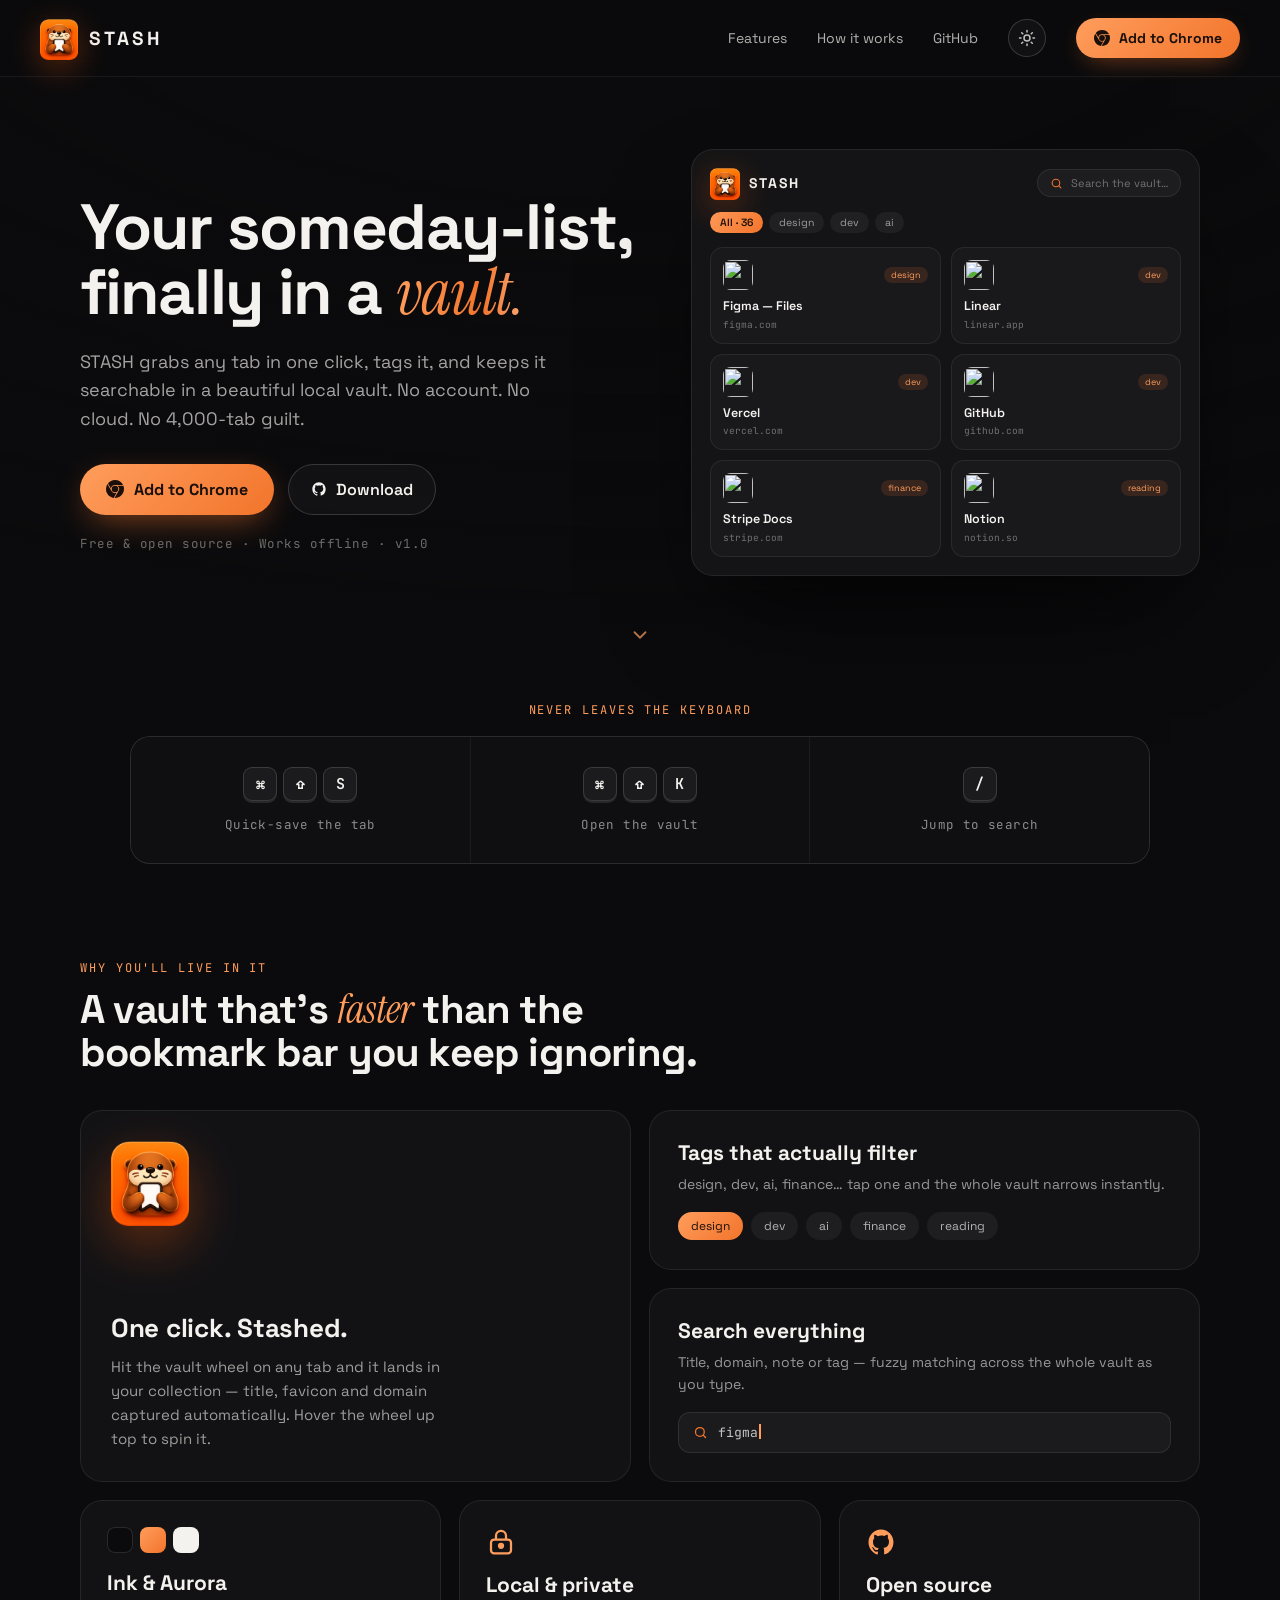
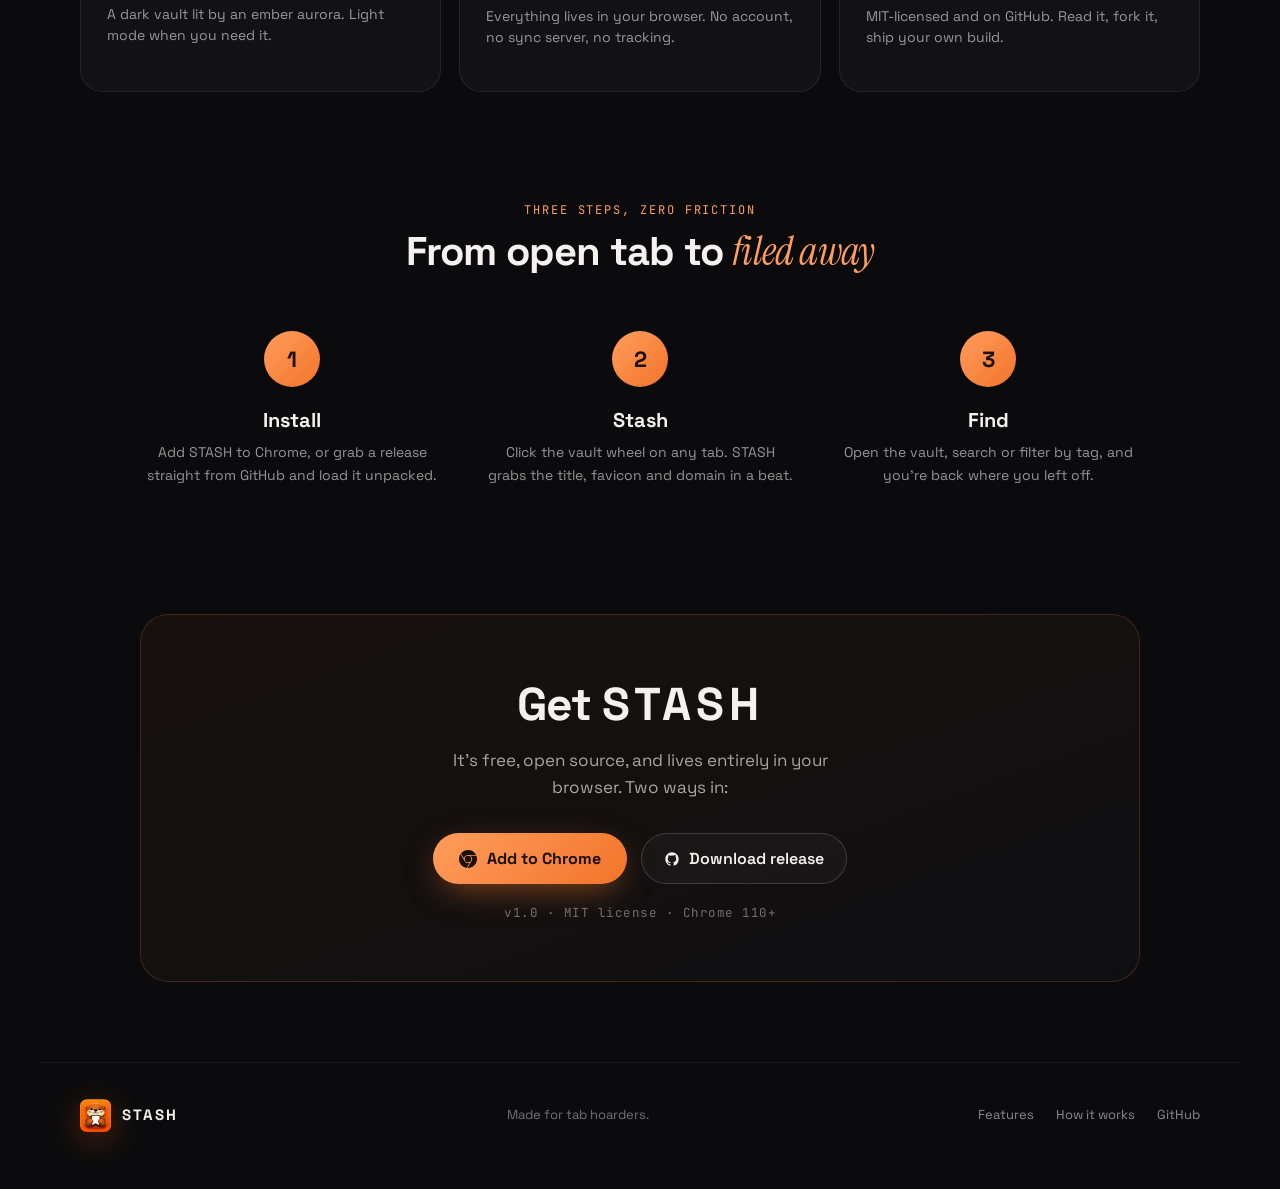
==== index.html @ 345ab612 "Update STASH logo assets" ====
<!doctype html>
<html lang="en">
  <head>
    <meta charset="UTF-8" />
    <meta name="viewport" content="width=device-width, initial-scale=1.0" />
    <title>STASH - Local-first tab vault</title>
    <meta
      name="description"
      content="STASH grabs any tab in one click, tags it, and keeps it searchable in a beautiful local vault. No account. No cloud."
    />
    <meta property="og:title" content="STASH - Local-first tab vault" />
    <meta
      property="og:description"
      content="One-click tab saving, tags, search, and a private local vault for Chrome."
    />
    <meta property="og:type" content="website" />
    <meta name="theme-color" content="#0B0B0D" />
    <link rel="icon" type="image/png" sizes="128x128" href="assets/icons/icon128.png?v=stash-otter-20260623" />
    <link rel="alternate icon" href="assets/icons/icon48.png?v=stash-otter-20260623" />
    <link rel="stylesheet" href="assets/fonts/fonts.css" />
    <link rel="stylesheet" href="landing.css?v=level-mock-20260623" />
  </head>
  <body>
    <div id="top" class="lkroot" data-theme="dark">
      <div class="lkbackdrop" aria-hidden="true"></div>

      <nav class="lknav" aria-label="Primary navigation">
        <a class="lkbrand lkwheelBtn" href="#top" aria-label="STASH home">
          <span class="lklogo">
            <img class="lklogoImg" src="assets/icons/logo.png" alt="" />
          </span>
          <span class="lkwordmark">STASH</span>
        </a>

        <div class="lknavlinks">
          <a class="lklink" href="#features">Features</a>
          <a class="lklink" href="#how">How it works</a>
          <a class="lklink" href="https://github.com/karnagebitcoin/stash" target="_blank" rel="noopener">GitHub</a>
          <button class="lkthemeBtn" type="button" data-theme-toggle aria-label="Toggle light and dark mode" title="Toggle theme">
            <svg class="lksun" viewBox="0 0 24 24" fill="none" aria-hidden="true">
              <circle cx="12" cy="12" r="4"></circle>
              <path d="M12 2v2M12 20v2M4.93 4.93l1.41 1.41M17.66 17.66l1.41 1.41M2 12h2M20 12h2M4.93 19.07l1.41-1.41M17.66 6.34l1.41-1.41"></path>
            </svg>
            <svg class="lkmoon" viewBox="0 0 24 24" fill="none" aria-hidden="true">
              <path d="M21 12.79A9 9 0 1 1 11.21 3 7 7 0 0 0 21 12.79z"></path>
            </svg>
          </button>
          <a class="lkcta lkspark" href="#install">
            <svg viewBox="0 0 24 24" fill="none" aria-hidden="true">
              <path
                d="M12 0C8.21 0 4.831 1.757 2.632 4.501l3.953 6.848A5.454 5.454 0 0 1 12 6.545h10.691A12 12 0 0 0 12 0zM1.931 5.47A11.943 11.943 0 0 0 0 12c0 6.012 4.42 10.991 10.189 11.864l3.953-6.847a5.45 5.45 0 0 1-6.865-2.29zm13.342 2.166a5.446 5.446 0 0 1 1.45 7.09l.002.001h-.002l-5.344 9.257c.206.01.413.016.621.016 6.627 0 12-5.373 12-12 0-1.54-.29-3.011-.818-4.364zM12 16.364a4.364 4.364 0 1 1 0-8.728 4.364 4.364 0 0 1 0 8.728z"
                fill="currentColor"
              ></path>
            </svg>
            Add to Chrome
          </a>
        </div>
      </nav>

      <header class="lkhero">
        <div class="lkheroCopy">
          <h1 class="lkh1" data-hero data-hd="130">
            Your someday-list,<br />finally in a
            <span>vault.</span>
          </h1>
          <p data-hero data-hd="230">
            STASH grabs any tab in one click, tags it, and keeps it searchable in a beautiful local vault.
            No account. No cloud. No 4,000-tab guilt.
          </p>
          <div class="lkherobtns" data-hero data-hd="330">
            <a class="lkcta lkctaHero lkspark" href="#install">
              <svg viewBox="0 0 24 24" fill="none" aria-hidden="true">
                <path
                  d="M12 0C8.21 0 4.831 1.757 2.632 4.501l3.953 6.848A5.454 5.454 0 0 1 12 6.545h10.691A12 12 0 0 0 12 0zM1.931 5.47A11.943 11.943 0 0 0 0 12c0 6.012 4.42 10.991 10.189 11.864l3.953-6.847a5.45 5.45 0 0 1-6.865-2.29zm13.342 2.166a5.446 5.446 0 0 1 1.45 7.09l.002.001h-.002l-5.344 9.257c.206.01.413.016.621.016 6.627 0 12-5.373 12-12 0-1.54-.29-3.011-.818-4.364zM12 16.364a4.364 4.364 0 1 1 0-8.728 4.364 4.364 0 0 1 0 8.728z"
                  fill="currentColor"
                ></path>
              </svg>
              Add to Chrome
            </a>
            <a class="lkghost" href="https://github.com/karnagebitcoin/stash" target="_blank" rel="noopener">
              <svg viewBox="0 0 24 24" fill="currentColor" aria-hidden="true">
                <path d="M12 2C6.48 2 2 6.58 2 12.25c0 4.53 2.87 8.37 6.84 9.73.5.1.68-.22.68-.49l-.01-1.9c-2.78.62-3.37-1.22-3.37-1.22-.46-1.18-1.11-1.49-1.11-1.49-.9-.64.07-.62.07-.62 1 .07 1.53 1.05 1.53 1.05.89 1.57 2.34 1.12 2.91.85.09-.66.35-1.12.63-1.37-2.22-.26-4.56-1.14-4.56-5.07 0-1.12.39-2.03 1.03-2.75-.1-.26-.45-1.3.1-2.71 0 0 .84-.27 2.75 1.05A9.3 9.3 0 0 1 12 6.84c.85 0 1.71.12 2.51.34 1.91-1.32 2.75-1.05 2.75-1.05.55 1.41.2 2.45.1 2.71.64.72 1.03 1.63 1.03 2.75 0 3.94-2.34 4.8-4.57 5.06.36.32.68.94.68 1.9l-.01 2.82c0 .27.18.6.69.49A10.03 10.03 0 0 0 22 12.25C22 6.58 17.52 2 12 2z"></path>
              </svg>
              Download
            </a>
          </div>
          <div class="lkcaption" data-hero data-hd="430">Free &amp; open source · Works offline · v1.0</div>
        </div>

        <div class="lkheromock" data-par="0.06" data-hero data-hd="280">
          <div class="lkpop">
            <div class="lkpopFrame">
              <div class="lkpopHeader">
                <div class="lkpopBrand">
                  <span class="lklogo lklogoSmall">
                    <img class="lklogoImg" src="assets/icons/logo.png" alt="" />
                  </span>
                  <span>STASH</span>
                </div>
                <div class="lkpopSearch">
                  <svg viewBox="0 0 24 24" fill="none" aria-hidden="true">
                    <circle cx="11" cy="11" r="7"></circle>
                    <path d="m20 20-3.5-3.5"></path>
                  </svg>
                  <span>Search the vault…</span>
                </div>
              </div>
              <div class="lkpopTags">
                <span class="lkpopTag active">All · 36</span>
                <span class="lkpopTag">design</span>
                <span class="lkpopTag">dev</span>
                <span class="lkpopTag">ai</span>
              </div>
              <div class="lkpopGrid">
                <article class="lkmini">
                  <div>
                    <img class="lkmfav" src="https://www.google.com/s2/favicons?sz=64&amp;domain=figma.com" alt="" />
                    <span>design</span>
                  </div>
                  <h3>Figma — Files</h3>
                  <p>figma.com</p>
                </article>
                <article class="lkmini">
                  <div>
                    <img class="lkmfav" src="https://www.google.com/s2/favicons?sz=64&amp;domain=linear.app" alt="" />
                    <span>dev</span>
                  </div>
                  <h3>Linear</h3>
                  <p>linear.app</p>
                </article>
                <article class="lkmini">
                  <div>
                    <img class="lkmfav" src="https://www.google.com/s2/favicons?sz=64&amp;domain=vercel.com" alt="" />
                    <span>dev</span>
                  </div>
                  <h3>Vercel</h3>
                  <p>vercel.com</p>
                </article>
                <article class="lkmini">
                  <div>
                    <img class="lkmfav" src="https://www.google.com/s2/favicons?sz=64&amp;domain=github.com" alt="" />
                    <span>dev</span>
                  </div>
                  <h3>GitHub</h3>
                  <p>github.com</p>
                </article>
                <article class="lkmini">
                  <div>
                    <img class="lkmfav" src="https://www.google.com/s2/favicons?sz=64&amp;domain=stripe.com" alt="" />
                    <span>finance</span>
                  </div>
                  <h3>Stripe Docs</h3>
                  <p>stripe.com</p>
                </article>
                <article class="lkmini">
                  <div>
                    <img class="lkmfav" src="https://www.google.com/s2/favicons?sz=64&amp;domain=notion.so" alt="" />
                    <span>reading</span>
                  </div>
                  <h3>Notion</h3>
                  <p>notion.so</p>
                </article>
              </div>
            </div>
          </div>
        </div>
      </header>

      <div class="lkscrollCue" aria-hidden="true">
        <svg viewBox="0 0 24 24" fill="none">
          <path d="m6 9 6 6 6-6"></path>
        </svg>
      </div>

      <section class="lksec lkshortcutSec">
        <p class="lkeyebrow" data-reveal>NEVER LEAVES THE KEYBOARD</p>
        <div class="lkshortcuts" data-reveal data-reveal-delay="80">
          <div class="lkshortcut">
            <div><kbd>⌘</kbd><kbd>⇧</kbd><kbd>S</kbd></div>
            <p>Quick-save the tab</p>
          </div>
          <div class="lkshortcut">
            <div><kbd>⌘</kbd><kbd>⇧</kbd><kbd>K</kbd></div>
            <p>Open the vault</p>
          </div>
          <div class="lkshortcut">
            <div><kbd>/</kbd></div>
            <p>Jump to search</p>
          </div>
        </div>
      </section>

      <main>
        <section id="features" class="lksec lkfeatures">
          <div class="lksectionHead" data-reveal>
            <p class="lkeyebrow">WHY YOU'LL LIVE IN IT</p>
            <h2 class="lkh2">
              A vault that's <span>faster</span> than the bookmark bar you keep ignoring.
            </h2>
          </div>

          <div class="lkbento">
            <article class="lktile lktileBig" data-reveal>
              <span class="lktileGlow" aria-hidden="true"></span>
              <div class="lkwheel">
                <img class="lkwheelImg" src="assets/icons/logo.png" alt="" />
              </div>
              <div>
                <h3>One click. Stashed.</h3>
                <p>
                  Hit the vault wheel on any tab and it lands in your collection — title, favicon and
                  domain captured automatically. Hover the wheel up top to spin it.
                </p>
              </div>
            </article>

            <article class="lktile" data-reveal data-reveal-delay="80">
              <span class="lktileGlow" aria-hidden="true"></span>
              <h3>Tags that actually filter</h3>
              <p>design, dev, ai, finance… tap one and the whole vault narrows instantly.</p>
              <div class="lkchips">
                <span class="lkchip active">design</span>
                <span class="lkchip">dev</span>
                <span class="lkchip">ai</span>
                <span class="lkchip">finance</span>
                <span class="lkchip">reading</span>
              </div>
            </article>

            <article class="lktile" data-reveal data-reveal-delay="140">
              <span class="lktileGlow" aria-hidden="true"></span>
              <h3>Search everything</h3>
              <p>Title, domain, note or tag — fuzzy matching across the whole vault as you type.</p>
              <div class="lkfakeSearch">
                <svg viewBox="0 0 24 24" fill="none" aria-hidden="true">
                  <circle cx="11" cy="11" r="7"></circle>
                  <path d="m20 20-3.5-3.5"></path>
                </svg>
                <span>figma<i></i></span>
              </div>
            </article>

            <article class="lktile lktileSmall" data-reveal>
              <span class="lktileGlow" aria-hidden="true"></span>
              <div class="lkswatches" aria-hidden="true">
                <span></span><span></span><span></span>
              </div>
              <h3>Ink &amp; Aurora</h3>
              <p>A dark vault lit by an ember aurora. Light mode when you need it.</p>
            </article>

            <article class="lktile lktileSmall" data-reveal data-reveal-delay="80">
              <span class="lktileGlow" aria-hidden="true"></span>
              <svg class="lkfeatureIcon" viewBox="0 0 24 24" fill="none" aria-hidden="true">
                <rect x="4" y="10" width="16" height="11" rx="2.5"></rect>
                <path d="M8 10V7a4 4 0 0 1 8 0v3"></path>
                <circle cx="12" cy="15" r="1.6"></circle>
              </svg>
              <h3>Local &amp; private</h3>
              <p>Everything lives in your browser. No account, no sync server, no tracking.</p>
            </article>

            <article class="lktile lktileSmall" data-reveal data-reveal-delay="140">
              <span class="lktileGlow" aria-hidden="true"></span>
              <svg class="lkfeatureIcon fill" viewBox="0 0 24 24" aria-hidden="true">
                <path d="M12 2C6.48 2 2 6.58 2 12.25c0 4.53 2.87 8.37 6.84 9.73.5.1.68-.22.68-.49l-.01-1.9c-2.78.62-3.37-1.22-3.37-1.22-.46-1.18-1.11-1.49-1.11-1.49-.9-.64.07-.62.07-.62 1 .07 1.53 1.05 1.53 1.05.89 1.57 2.34 1.12 2.91.85.09-.66.35-1.12.63-1.37-2.22-.26-4.56-1.14-4.56-5.07 0-1.12.39-2.03 1.03-2.75-.1-.26-.45-1.3.1-2.71 0 0 .84-.27 2.75 1.05A9.3 9.3 0 0 1 12 6.84c.85 0 1.71.12 2.51.34 1.91-1.32 2.75-1.05 2.75-1.05.55 1.41.2 2.45.1 2.71.64.72 1.03 1.63 1.03 2.75 0 3.94-2.34 4.8-4.57 5.06.36.32.68.94.68 1.9l-.01 2.82c0 .27.18.6.69.49A10.03 10.03 0 0 0 22 12.25C22 6.58 17.52 2 12 2z"></path>
              </svg>
              <h3>Open source</h3>
              <p>MIT-licensed and on GitHub. Read it, fork it, ship your own build.</p>
            </article>
          </div>
        </section>

        <section id="how" class="lksec lkhow">
          <div class="lksectionHead centered" data-reveal>
            <p class="lkeyebrow">THREE STEPS, ZERO FRICTION</p>
            <h2 class="lkh2">From open tab to <span>filed away</span></h2>
          </div>
          <div class="lksteps">
            <article class="lkstep" data-reveal>
              <div class="lkstepNum">1</div>
              <h3>Install</h3>
              <p>Add STASH to Chrome, or grab a release straight from GitHub and load it unpacked.</p>
            </article>
            <article class="lkstep" data-reveal data-reveal-delay="120">
              <div class="lkstepNum">2</div>
              <h3>Stash</h3>
              <p>Click the vault wheel on any tab. STASH grabs the title, favicon and domain in a beat.</p>
            </article>
            <article class="lkstep" data-reveal data-reveal-delay="240">
              <div class="lkstepNum">3</div>
              <h3>Find</h3>
              <p>Open the vault, search or filter by tag, and you're back where you left off.</p>
            </article>
          </div>
        </section>

        <section id="install" class="lksec lkinstall">
          <div class="lksecpad" data-reveal>
            <h2 class="lkinstallh2">Get <span>STASH</span></h2>
            <p>It's free, open source, and lives entirely in your browser. Two ways in:</p>
            <div class="lkinstallBtns">
              <a class="lkcta lkctaHero lkspark" href="https://chrome.google.com/webstore" target="_blank" rel="noopener">
                <svg viewBox="0 0 24 24" fill="none" aria-hidden="true">
                  <path
                    d="M12 0C8.21 0 4.831 1.757 2.632 4.501l3.953 6.848A5.454 5.454 0 0 1 12 6.545h10.691A12 12 0 0 0 12 0zM1.931 5.47A11.943 11.943 0 0 0 0 12c0 6.012 4.42 10.991 10.189 11.864l3.953-6.847a5.45 5.45 0 0 1-6.865-2.29zm13.342 2.166a5.446 5.446 0 0 1 1.45 7.09l.002.001h-.002l-5.344 9.257c.206.01.413.016.621.016 6.627 0 12-5.373 12-12 0-1.54-.29-3.011-.818-4.364zM12 16.364a4.364 4.364 0 1 1 0-8.728 4.364 4.364 0 0 1 0 8.728z"
                    fill="currentColor"
                  ></path>
                </svg>
                Add to Chrome
              </a>
              <a class="lkghost" href="https://github.com/karnagebitcoin/stash" target="_blank" rel="noopener">
                <svg viewBox="0 0 24 24" fill="currentColor" aria-hidden="true">
                  <path d="M12 2C6.48 2 2 6.58 2 12.25c0 4.53 2.87 8.37 6.84 9.73.5.1.68-.22.68-.49l-.01-1.9c-2.78.62-3.37-1.22-3.37-1.22-.46-1.18-1.11-1.49-1.11-1.49-.9-.64.07-.62.07-.62 1 .07 1.53 1.05 1.53 1.05.89 1.57 2.34 1.12 2.91.85.09-.66.35-1.12.63-1.37-2.22-.26-4.56-1.14-4.56-5.07 0-1.12.39-2.03 1.03-2.75-.1-.26-.45-1.3.1-2.71 0 0 .84-.27 2.75 1.05A9.3 9.3 0 0 1 12 6.84c.85 0 1.71.12 2.51.34 1.91-1.32 2.75-1.05 2.75-1.05.55 1.41.2 2.45.1 2.71.64.72 1.03 1.63 1.03 2.75 0 3.94-2.34 4.8-4.57 5.06.36.32.68.94.68 1.9l-.01 2.82c0 .27.18.6.69.49A10.03 10.03 0 0 0 22 12.25C22 6.58 17.52 2 12 2z"></path>
                </svg>
                Download release
              </a>
            </div>
            <div class="lkcaption">v1.0 · MIT license · Chrome 110+</div>
          </div>
        </section>
      </main>

      <footer class="lkfooter">
        <a class="lkbrand lkwheelBtn" href="#top" aria-label="STASH home">
          <span class="lklogo lklogoFooter">
            <img class="lklogoImg" src="assets/icons/logo.png" alt="" />
          </span>
          <span class="lkwordmark small">STASH</span>
        </a>
        <p><span class="lkgem">Made for tab hoarders.</span></p>
        <div>
          <a class="lklink" href="#features">Features</a>
          <a class="lklink" href="#how">How it works</a>
          <a class="lklink" href="https://github.com/karnagebitcoin/stash" target="_blank" rel="noopener">GitHub</a>
        </div>
      </footer>
    </div>

    <script src="landing.js"></script>
  </body>
</html>
---- assets/fonts/fonts.css ----
@font-face {
  font-family: 'Space Grotesk';
  font-style: normal;
  font-weight: 400;
  font-display: swap;
  src: url('./space-grotesk-400.ttf') format('truetype');
}

@font-face {
  font-family: 'Space Grotesk';
  font-style: normal;
  font-weight: 500;
  font-display: swap;
  src: url('./space-grotesk-500.ttf') format('truetype');
}

@font-face {
  font-family: 'Space Grotesk';
  font-style: normal;
  font-weight: 600;
  font-display: swap;
  src: url('./space-grotesk-600.ttf') format('truetype');
}

@font-face {
  font-family: 'Space Grotesk';
  font-style: normal;
  font-weight: 700;
  font-display: swap;
  src: url('./space-grotesk-700.ttf') format('truetype');
}

@font-face {
  font-family: 'Instrument Serif';
  font-style: normal;
  font-weight: 400;
  font-display: swap;
  src: url('./instrument-serif-regular.ttf') format('truetype');
}

@font-face {
  font-family: 'Instrument Serif';
  font-style: italic;
  font-weight: 400;
  font-display: swap;
  src: url('./instrument-serif-italic.ttf') format('truetype');
}

@font-face {
  font-family: 'JetBrains Mono';
  font-style: normal;
  font-weight: 400;
  font-display: swap;
  src: url('./jetbrains-mono-400.ttf') format('truetype');
}

@font-face {
  font-family: 'JetBrains Mono';
  font-style: normal;
  font-weight: 500;
  font-display: swap;
  src: url('./jetbrains-mono-500.ttf') format('truetype');
}

@font-face {
  font-family: 'JetBrains Mono';
  font-style: normal;
  font-weight: 600;
  font-display: swap;
  src: url('./jetbrains-mono-600.ttf') format('truetype');
}
---- landing.css ----
* {
  box-sizing: border-box;
}

html {
  scroll-behavior: smooth;
}

html,
body {
  margin: 0;
  min-height: 100%;
}

body {
  background: #0b0b0d;
  color: #f4f2ee;
  font-family: 'Space Grotesk', system-ui, sans-serif;
  overflow-x: hidden;
  text-rendering: optimizeLegibility;
  -webkit-font-smoothing: antialiased;
  transition-property: background;
  transition-duration: 400ms;
  transition-timing-function: ease;
}

body.lk-light {
  background: #fbf8f3;
}

::selection {
  background: rgba(242, 116, 43, 0.32);
  color: #fff;
}

a {
  color: inherit;
}

button,
input,
textarea,
select {
  font: inherit;
}

.lkroot {
  --bg: #0b0b0d;
  --surface: #0f0f12;
  --surface-card: #121215;
  --surface-pop: #141416;
  --surface-mini: #19191c;
  --text: #f4f2ee;
  --text-rgb: 244, 242, 238;
  --line-rgb: 255, 255, 255;
  --nav-bg: rgba(11, 11, 13, 0.55);
  --vig: rgba(11, 11, 13, 0.6);
  --install-bg: linear-gradient(160deg, #16110d, #0f0f12);
  --ac: #f2742b;
  --ac2: #ff9d5c;
  position: relative;
  min-height: 100vh;
  overflow: hidden;
  background: var(--bg);
  color: var(--text);
  transition-property: background, color;
  transition-duration: 400ms;
  transition-timing-function: ease;
}

.lkroot[data-theme='light'] {
  --bg: #fbf8f3;
  --surface: #fff;
  --surface-card: #fff;
  --surface-pop: #fff;
  --surface-mini: #f6f2eb;
  --text: #1b1512;
  --text-rgb: 27, 21, 18;
  --line-rgb: 32, 22, 14;
  --nav-bg: rgba(251, 248, 243, 0.72);
  --vig: rgba(251, 248, 243, 0);
  --install-bg: linear-gradient(160deg, #fff2e8, #fbf6ef);
}

.lk-no-trans,
.lk-no-trans * {
  transition: none !important;
}

.lkbackdrop {
  position: fixed;
  inset: 0;
  z-index: 0;
  pointer-events: none;
  overflow: hidden;
  background: radial-gradient(120% 80% at 50% -10%, transparent 40%, var(--vig) 100%);
}

.lknav {
  position: sticky;
  top: 0;
  z-index: 50;
  display: flex;
  align-items: center;
  justify-content: space-between;
  gap: 24px;
  padding: 18px 40px;
  border-bottom: 1px solid rgba(var(--line-rgb), 0.06);
  background: var(--nav-bg);
  backdrop-filter: blur(14px);
}

.lkbrand {
  display: inline-flex;
  align-items: center;
  gap: 11px;
  min-height: 38px;
  color: var(--text);
  text-decoration: none;
}

.lklogo {
  position: relative;
  display: inline-grid;
  width: 38px;
  height: 38px;
  flex: 0 0 auto;
  place-items: center;
}

.lklogoImg {
  display: block;
  width: 100%;
  height: 100%;
  object-fit: contain;
  filter: drop-shadow(0 8px 16px rgba(242, 92, 12, 0.34));
}

.lklogoSmall {
  width: 30px;
  height: 30px;
}

.lklogoFooter {
  width: 31px;
  height: 31px;
}

.lkwordmark {
  font-size: 19px;
  font-weight: 700;
  letter-spacing: 0.16em;
}

.lkwordmark.small {
  font-size: 15px;
  letter-spacing: 0.14em;
}

.lkwheelBtn {
  cursor: pointer;
}

.lkwheelBtn .lklogoImg {
  transition-property: transform;
  transition-duration: 260ms;
  transition-timing-function: cubic-bezier(0.2, 0.8, 0.2, 1);
}

.lkwheelBtn:hover .lklogoImg {
  transform: translateY(-1px) scale(1.04);
}

.lknavlinks {
  display: flex;
  align-items: center;
  gap: 30px;
  color: rgba(var(--text-rgb), 0.72);
  font-size: 14px;
}

.lklink {
  position: relative;
  text-decoration: none;
}

.lklink::after {
  content: '';
  position: absolute;
  left: 0;
  bottom: -4px;
  width: 0;
  height: 1.5px;
  background: linear-gradient(90deg, #ff9d5c, #f2742b);
  transition-property: width;
  transition-duration: 300ms;
  transition-timing-function: cubic-bezier(0.2, 0.8, 0.2, 1);
}

.lklink:hover::after {
  width: 100%;
}

.lkthemeBtn {
  position: relative;
  display: inline-flex;
  align-items: center;
  justify-content: center;
  width: 38px;
  height: 38px;
  border: 1px solid rgba(var(--line-rgb), 0.16);
  border-radius: 999px;
  background: rgba(var(--line-rgb), 0.03);
  color: rgba(var(--text-rgb), 0.78);
  cursor: pointer;
  transition-property: transform, border-color, background-color, color;
  transition-duration: 250ms;
}

.lkthemeBtn:hover {
  border-color: rgba(var(--line-rgb), 0.34);
  background: rgba(var(--line-rgb), 0.07);
  color: var(--ac2);
  transform: translateY(-1px);
}

.lkthemeBtn svg {
  position: absolute;
  width: 18px;
  height: 18px;
  stroke: currentColor;
  stroke-width: 2;
  stroke-linecap: round;
  stroke-linejoin: round;
  transition-property: transform, opacity, filter;
  transition-duration: 300ms;
  transition-timing-function: cubic-bezier(0.2, 0, 0, 1);
}

.lkthemeBtn:hover svg {
  transform: rotate(35deg);
}

.lkroot[data-theme='dark'] .lkmoon,
.lkroot[data-theme='light'] .lksun {
  opacity: 0;
  filter: blur(4px);
  transform: scale(0.25);
}

.lkcta,
.lkghost {
  position: relative;
  display: inline-flex;
  align-items: center;
  justify-content: center;
  gap: 9px;
  min-height: 40px;
  border-radius: 999px;
  text-decoration: none;
  white-space: nowrap;
  transition-property: transform, box-shadow, border-color, background-color;
  transition-duration: 250ms;
}

.lkcta {
  padding: 10px 18px;
  background: linear-gradient(135deg, var(--ac2), var(--ac));
  color: #1a0f0a;
  font-size: 14px;
  font-weight: 700;
  box-shadow: 0 8px 26px -10px rgba(242, 116, 43, 0.6);
}

.lkcta svg,
.lkghost svg {
  width: 16px;
  height: 16px;
  flex: 0 0 auto;
}

.lkcta:hover {
  box-shadow: 0 16px 44px -10px rgba(242, 116, 43, 0.7);
  transform: translateY(-2px) scale(1.02);
}

.lkcta:active,
.lkghost:active,
.lkthemeBtn:active {
  transform: scale(0.96);
}

.lkghost {
  padding: 14px 22px;
  border: 1px solid rgba(var(--line-rgb), 0.16);
  background: rgba(var(--line-rgb), 0.03);
  color: var(--text);
  font-size: 16px;
  font-weight: 600;
}

.lkghost:hover {
  border-color: rgba(var(--line-rgb), 0.34);
  background: rgba(var(--line-rgb), 0.06);
  transform: translateY(-2px);
}

.lkctaHero {
  gap: 10px;
  min-height: 50px;
  padding: 15px 26px;
  font-size: 16px;
  box-shadow: 0 10px 34px -10px rgba(242, 116, 43, 0.65);
}

.lkctaHero svg {
  width: 18px;
  height: 18px;
}

.lkhero {
  position: relative;
  z-index: 2;
  display: grid;
  grid-template-columns: 1.05fr 0.95fr;
  align-items: center;
  max-width: 1200px;
  margin: 0 auto;
  padding: 72px 40px 40px;
  gap: 48px;
}

.lkh1 {
  margin: 22px 0 0;
  font-size: 64px;
  font-weight: 700;
  line-height: 1.02;
  letter-spacing: -0.02em;
  text-wrap: balance;
}

.lkh1 span,
.lkh2 span {
  font-family: 'Instrument Serif', Georgia, serif;
  font-style: italic;
  font-weight: 400;
}

.lkh1 span {
  background: linear-gradient(90deg, #ff9d5c, #f2742b, #ffd9bc, #f2742b);
  background-size: 200% auto;
  background-clip: text;
  color: transparent;
  animation: sheen 6s linear infinite;
}

.lkheroCopy > p {
  max-width: 480px;
  margin: 22px 0 0;
  color: rgba(var(--text-rgb), 0.66);
  font-size: 18px;
  line-height: 1.6;
  text-wrap: pretty;
}

.lkherobtns {
  display: flex;
  align-items: center;
  gap: 14px;
  margin-top: 30px;
}

.lkcaption {
  margin-top: 20px;
  color: rgba(var(--text-rgb), 0.42);
  font-family: 'JetBrains Mono', monospace;
  font-size: 12.5px;
  letter-spacing: 0.04em;
}

.lkheromock {
  will-change: transform;
}

.lkpop {
  transform: translateY(0);
  animation: floatY 7s ease-in-out infinite;
  transition-property: transform;
  transition-duration: 500ms;
  transition-timing-function: cubic-bezier(0.2, 0.8, 0.2, 1);
}

.lkpop:hover {
  animation-play-state: paused;
  transform: translateY(-6px);
}

.lkpopFrame {
  position: relative;
  overflow: hidden;
  width: 100%;
  border: 1px solid rgba(var(--line-rgb), 0.08);
  border-radius: 22px;
  background: var(--surface-pop);
  box-shadow: 0 50px 100px -30px rgba(0, 0, 0, 0.8);
}

.lkpopHeader {
  display: flex;
  align-items: center;
  gap: 12px;
  padding: 18px 18px 0;
  margin-bottom: 14px;
}

.lkpopBrand {
  display: inline-flex;
  align-items: center;
  gap: 9px;
  flex: 0 0 auto;
  font-size: 14px;
  font-weight: 700;
  letter-spacing: 0.14em;
}

.lkpopSearch {
  display: flex;
  align-items: center;
  gap: 8px;
  min-width: 120px;
  margin-left: auto;
  padding: 6px 12px;
  border: 1px solid rgba(var(--line-rgb), 0.08);
  border-radius: 999px;
  background: rgba(var(--line-rgb), 0.04);
}

.lkpopSearch svg,
.lkfakeSearch svg {
  width: 13px;
  height: 13px;
  stroke: var(--ac);
  stroke-width: 2;
  stroke-linecap: round;
}

.lkpopSearch span {
  color: rgba(var(--text-rgb), 0.4);
  font-size: 11px;
}

.lkpopTags {
  display: flex;
  flex-wrap: wrap;
  gap: 6px;
  padding: 0 18px 14px;
}

.lkpopTag {
  padding: 4px 10px;
  border-radius: 999px;
  background: rgba(var(--line-rgb), 0.05);
  color: rgba(var(--text-rgb), 0.6);
  font-size: 10.5px;
}

.lkpopTag.active {
  background: linear-gradient(135deg, #ff9d5c, #f2742b);
  color: #1a0f0a;
  font-weight: 600;
}

.lkpopGrid {
  display: grid;
  grid-template-columns: 1fr 1fr;
  gap: 10px;
  padding: 0 18px 18px;
}

.lkmini {
  position: relative;
  display: grid;
  gap: 3px;
  margin: 0;
  padding: 12px;
  border: 1px solid rgba(var(--line-rgb), 0.07);
  border-radius: 13px;
  background: var(--surface-mini);
  transition-property: transform, border-color;
  transition-duration: 350ms;
  transition-timing-function: cubic-bezier(0.2, 0.8, 0.2, 1);
}

.lkmini:hover {
  border-color: rgba(242, 116, 43, 0.4);
  transform: translateY(-3px);
}

.lkmini > div {
  display: flex;
  align-items: center;
  justify-content: space-between;
  margin-bottom: 6px;
}

.lkmfav {
  width: 30px;
  height: 30px;
  border-radius: 8px;
  transition-property: transform;
  transition-duration: 400ms;
  transition-timing-function: cubic-bezier(0.2, 0.8, 0.2, 1);
}

.lkmini:hover .lkmfav {
  transform: scale(1.08) rotate(-3deg);
}

.lkmini span {
  padding: 2px 7px;
  border-radius: 999px;
  background: rgba(242, 116, 43, 0.14);
  color: #ff9d5c;
  font-size: 9px;
}

.lkmini h3 {
  margin: 0;
  color: var(--text);
  font-size: 12.5px;
  font-weight: 600;
  line-height: 1.25;
}

.lkmini p {
  margin: 0;
  color: rgba(var(--text-rgb), 0.4);
  font-family: 'JetBrains Mono', monospace;
  font-size: 9.5px;
}

.lkscrollCue {
  position: relative;
  z-index: 2;
  display: flex;
  justify-content: center;
  margin-top: 8px;
}

.lkscrollCue svg {
  width: 22px;
  height: 22px;
  animation: bob 2s ease-in-out infinite;
}

.lkscrollCue path {
  stroke: rgba(255, 157, 92, 0.7);
  stroke-width: 2;
  stroke-linecap: round;
  stroke-linejoin: round;
}

.lksec {
  position: relative;
  z-index: 2;
  padding: 0 40px;
}

.lkshortcutSec {
  max-width: 1100px;
  margin: 56px auto 0;
}

.lkeyebrow {
  margin: 0 0 18px;
  color: var(--ac2);
  font-family: 'JetBrains Mono', monospace;
  font-size: 12px;
  letter-spacing: 0.16em;
  text-align: center;
}

.lkshortcuts {
  display: grid;
  grid-template-columns: repeat(3, 1fr);
  gap: 1px;
  overflow: hidden;
  border: 1px solid rgba(var(--line-rgb), 0.07);
  border-radius: 20px;
  background: rgba(var(--line-rgb), 0.07);
}

.lkshortcut {
  display: flex;
  flex-direction: column;
  align-items: center;
  gap: 15px;
  padding: 30px 24px;
  background: var(--surface);
}

.lkshortcut div {
  display: flex;
  align-items: center;
  gap: 6px;
}

.lkshortcut kbd {
  display: inline-flex;
  align-items: center;
  justify-content: center;
  min-width: 34px;
  height: 34px;
  padding: 0 9px;
  border: 1px solid rgba(var(--line-rgb), 0.14);
  border-radius: 9px;
  background: rgba(var(--line-rgb), 0.05);
  color: var(--text);
  box-shadow: 0 2px 0 rgba(var(--line-rgb), 0.1);
  font-family: 'JetBrains Mono', monospace;
  font-size: 15px;
  font-weight: 600;
}

.lkshortcut p {
  margin: 0;
  color: rgba(var(--text-rgb), 0.55);
  font-family: 'JetBrains Mono', monospace;
  font-size: 12.5px;
  letter-spacing: 0.03em;
}

.lkfeatures {
  max-width: 1200px;
  margin: 96px auto 0;
}

.lksectionHead {
  margin-bottom: 36px;
}

.lksectionHead .lkeyebrow {
  margin-bottom: 12px;
  text-align: left;
}

.lksectionHead.centered {
  margin-bottom: 50px;
  text-align: center;
}

.lksectionHead.centered .lkeyebrow {
  text-align: center;
}

.lkh2 {
  max-width: 620px;
  margin: 0;
  font-size: 40px;
  font-weight: 700;
  line-height: 1.08;
  letter-spacing: -0.02em;
  text-wrap: balance;
}

.lksectionHead.centered .lkh2 {
  max-width: none;
}

.lkh2 span {
  color: #ff9d5c;
}

.lkbento {
  display: grid;
  grid-template-columns: repeat(6, 1fr);
  grid-auto-rows: minmax(160px, auto);
  gap: 18px;
}

.lktile {
  position: relative;
  display: flex;
  flex-direction: column;
  grid-column: span 3;
  overflow: hidden;
  padding: 28px;
  border: 1px solid rgba(var(--line-rgb), 0.08);
  border-radius: 22px;
  background: var(--surface-card);
  transition-property: opacity, transform, border-color, box-shadow;
  transition-duration: 800ms, 800ms, 350ms, 350ms;
  transition-timing-function: cubic-bezier(0.2, 0.8, 0.2, 1), cubic-bezier(0.2, 0.8, 0.2, 1), ease, ease;
}

.lktile:hover {
  border-color: rgba(242, 116, 43, 0.4);
  box-shadow: 0 30px 60px -28px rgba(242, 116, 43, 0.34);
  transform: translateY(-6px);
}

.lktileBig {
  grid-row: span 2;
  padding: 30px;
  justify-content: space-between;
}

.lktileSmall {
  grid-column: span 2;
  padding: 26px;
}

.lktileGlow {
  position: absolute;
  inset: 0;
  opacity: 0;
  pointer-events: none;
  background: radial-gradient(420px 240px at 80% 0%, rgba(242, 116, 43, 0.18), transparent 60%);
  transition-property: opacity;
  transition-duration: 400ms;
}

.lktile:hover .lktileGlow {
  opacity: 1;
}

.lkwheel {
  position: relative;
  display: grid;
  width: 78px;
  height: 78px;
  place-items: center;
  animation: pulseRing 3s ease-in-out infinite;
}

.lkwheelImg {
  display: block;
  width: 100%;
  height: 100%;
  object-fit: contain;
  filter: drop-shadow(0 18px 26px rgba(242, 92, 12, 0.36));
  transition-property: transform;
  transition-duration: 300ms;
  transition-timing-function: cubic-bezier(0.2, 0.8, 0.2, 1);
}

.lktile:hover .lkwheelImg {
  transform: translateY(-2px) scale(1.04);
}

.lktile h3 {
  position: relative;
  margin: 0 0 8px;
  font-size: 21px;
  font-weight: 700;
}

.lktileBig h3 {
  margin-bottom: 10px;
  font-size: 26px;
  letter-spacing: -0.01em;
}

.lktile p {
  position: relative;
  margin: 0 0 16px;
  color: rgba(var(--text-rgb), 0.6);
  font-size: 14px;
  line-height: 1.55;
  text-wrap: pretty;
}

.lktileBig p {
  max-width: 340px;
  margin-bottom: 0;
  font-size: 15px;
  line-height: 1.6;
  color: rgba(var(--text-rgb), 0.62);
}

.lkchips {
  position: relative;
  display: flex;
  flex-wrap: wrap;
  gap: 8px;
}

.lkchip {
  display: inline-flex;
  align-items: center;
  min-height: 28px;
  padding: 6px 13px;
  border-radius: 999px;
  background: rgba(var(--line-rgb), 0.05);
  color: rgba(var(--text-rgb), 0.7);
  font-size: 12px;
  transition-property: transform, background-color, color;
  transition-duration: 250ms;
}

.lkchip.active {
  background: linear-gradient(135deg, #ff9d5c, #f2742b);
  color: #1a0f0a;
}

.lkchip:hover {
  background: rgba(242, 116, 43, 0.16);
  color: #ffc79a;
  transform: translateY(-2px) rotate(-2deg);
}

.lkfakeSearch {
  position: relative;
  display: flex;
  align-items: center;
  gap: 10px;
  padding: 11px 14px;
  border: 1px solid rgba(var(--line-rgb), 0.09);
  border-radius: 12px;
  background: rgba(var(--line-rgb), 0.04);
}

.lkfakeSearch svg {
  width: 15px;
  height: 15px;
}

.lkfakeSearch span {
  color: rgba(var(--text-rgb), 0.78);
  font-family: 'JetBrains Mono', monospace;
  font-size: 13px;
}

.lkfakeSearch i {
  display: inline-block;
  width: 2px;
  height: 15px;
  margin-left: 1px;
  vertical-align: -2px;
  background: #ff9d5c;
  animation: twinkle 1.1s steps(1) infinite;
}

.lkswatches {
  position: relative;
  display: flex;
  gap: 7px;
  margin-bottom: 16px;
}

.lkswatches span {
  width: 26px;
  height: 26px;
  border-radius: 8px;
}

.lkswatches span:nth-child(1) {
  border: 1px solid rgba(var(--line-rgb), 0.12);
  background: #0b0b0d;
}

.lkswatches span:nth-child(2) {
  background: linear-gradient(135deg, #ff9d5c, #f2742b);
}

.lkswatches span:nth-child(3) {
  background: #f4f2ee;
}

.lkfeatureIcon {
  position: relative;
  width: 30px;
  height: 30px;
  margin-bottom: 14px;
  stroke: #ff9d5c;
  stroke-width: 1.8;
}

.lkfeatureIcon circle {
  fill: #ff9d5c;
}

.lkfeatureIcon.fill {
  fill: #ff9d5c;
  stroke: none;
}

.lkhow {
  max-width: 1100px;
  margin: 110px auto 0;
}

.lksteps {
  display: grid;
  grid-template-columns: repeat(3, 1fr);
  gap: 24px;
}

.lkstep {
  padding: 8px;
  text-align: center;
  transition-property: opacity, transform;
  transition-duration: 800ms;
  transition-timing-function: cubic-bezier(0.2, 0.8, 0.2, 1);
}

.lkstepNum {
  display: flex;
  align-items: center;
  justify-content: center;
  width: 56px;
  height: 56px;
  margin: 0 auto 20px;
  border-radius: 50%;
  background: linear-gradient(135deg, #ff9d5c, #f2742b);
  color: #1a0f0a;
  font-size: 22px;
  font-weight: 700;
  transition-property: transform, box-shadow;
  transition-duration: 300ms;
}

.lkstep:hover .lkstepNum {
  box-shadow: 0 0 0 6px rgba(242, 116, 43, 0.12);
  transform: scale(1.08);
}

.lkstep h3 {
  margin: 0 0 8px;
  font-size: 20px;
}

.lkstep p {
  margin: 0;
  color: rgba(var(--text-rgb), 0.6);
  font-size: 14px;
  line-height: 1.6;
  text-wrap: pretty;
}

.lkinstall {
  max-width: 1080px;
  margin: 120px auto 0;
}

.lksecpad {
  position: relative;
  overflow: hidden;
  padding: 60px 48px;
  border: 1px solid rgba(242, 116, 43, 0.22);
  border-radius: 28px;
  background: var(--install-bg);
  text-align: center;
  transition-property: opacity, transform;
  transition-duration: 800ms;
  transition-timing-function: cubic-bezier(0.2, 0.8, 0.2, 1);
}

.lkinstallh2 {
  margin: 0 0 14px;
  font-size: 46px;
  font-weight: 700;
  letter-spacing: -0.02em;
}

.lkinstallh2 span {
  letter-spacing: 0.1em;
}

.lksecpad > p {
  max-width: 440px;
  margin: 0 auto 32px;
  color: rgba(var(--text-rgb), 0.66);
  font-size: 17px;
  line-height: 1.6;
}

.lkinstallBtns {
  display: flex;
  align-items: center;
  justify-content: center;
  flex-wrap: wrap;
  gap: 14px;
}

.lkfooter {
  position: relative;
  z-index: 2;
  display: flex;
  align-items: center;
  justify-content: space-between;
  flex-wrap: wrap;
  max-width: 1200px;
  margin: 80px auto 0;
  padding: 32px 40px 56px;
  border-top: 1px solid rgba(var(--line-rgb), 0.06);
  gap: 18px;
}

.lkfooter p {
  margin: 0;
  color: rgba(var(--text-rgb), 0.45);
  font-size: 13px;
}

.lkfooter > div {
  display: flex;
  gap: 22px;
  color: rgba(var(--text-rgb), 0.55);
  font-size: 13px;
}

.lkgem {
  cursor: help;
  transition-property: color;
  transition-duration: 300ms;
}

.lkgem:hover {
  color: #ffb27a;
}

[data-reveal] {
  opacity: 0;
  transform: translateY(30px);
}

[data-reveal].is-visible {
  opacity: 1;
  transform: translateY(0);
}

.spark-dot {
  position: absolute;
  z-index: 5;
  top: 50%;
  border-radius: 50%;
  pointer-events: none;
}

@keyframes floatY {
  0%,
  100% {
    transform: translateY(0);
  }
  50% {
    transform: translateY(-16px);
  }
}

@keyframes bob {
  0%,
  100% {
    opacity: 0.55;
    transform: translateY(0);
  }
  50% {
    opacity: 1;
    transform: translateY(7px);
  }
}

@keyframes sheen {
  0% {
    background-position: 0% 50%;
  }
  100% {
    background-position: 200% 50%;
  }
}

@keyframes pulseRing {
  0% {
    box-shadow: 0 0 0 0 rgba(242, 116, 43, 0.45);
  }
  70% {
    box-shadow: 0 0 0 18px rgba(242, 116, 43, 0);
  }
  100% {
    box-shadow: 0 0 0 0 rgba(242, 116, 43, 0);
  }
}

@keyframes twinkle {
  0%,
  100% {
    opacity: 0.15;
    transform: scale(0.8);
  }
  50% {
    opacity: 0.9;
    transform: scale(1.15);
  }
}

@media (max-width: 900px) {
  .lknav {
    padding: 14px 22px;
  }

  .lkhero {
    grid-template-columns: 1fr;
    gap: 36px;
    padding: 48px 22px 28px;
  }

  .lkh1 {
    font-size: 46px;
  }

  .lkheromock {
    width: 100%;
    max-width: 420px;
    margin: 0 auto;
  }

  .lkshortcuts,
  .lksteps {
    grid-template-columns: 1fr;
  }

  .lksteps {
    gap: 30px;
  }

  .lksec {
    padding-right: 22px;
    padding-left: 22px;
  }

  .lkbento {
    grid-template-columns: repeat(2, 1fr);
  }

  .lkbento > .lktile {
    grid-column: span 1;
    grid-row: auto;
  }

  .lkh2 {
    font-size: 32px;
  }

  .lksecpad {
    padding: 44px 26px;
  }
}

@media (max-width: 560px) {
  .lknav {
    padding: 12px 18px;
  }

  .lknavlinks {
    gap: 14px;
  }

  .lknavlinks .lklink {
    display: none;
  }

  .lkcta {
    padding-inline: 14px;
  }

  .lkhero {
    padding-top: 34px;
  }

  .lkh1 {
    font-size: 36px;
  }

  .lkherobtns {
    flex-wrap: wrap;
  }

  .lkbento {
    grid-template-columns: 1fr;
  }

  .lkh2 {
    font-size: 27px;
  }

  .lkinstallh2 {
    font-size: 34px;
  }

  .lkpopHeader {
    align-items: flex-start;
    flex-direction: column;
  }

  .lkpopSearch {
    width: 100%;
    margin-left: 0;
  }
}

@media (prefers-reduced-motion: reduce) {
  *,
  *::before,
  *::after {
    animation-duration: 0.001ms !important;
    animation-iteration-count: 1 !important;
    scroll-behavior: auto !important;
    transition-duration: 0.001ms !important;
  }

  [data-reveal] {
    opacity: 1;
    transform: none;
  }
}
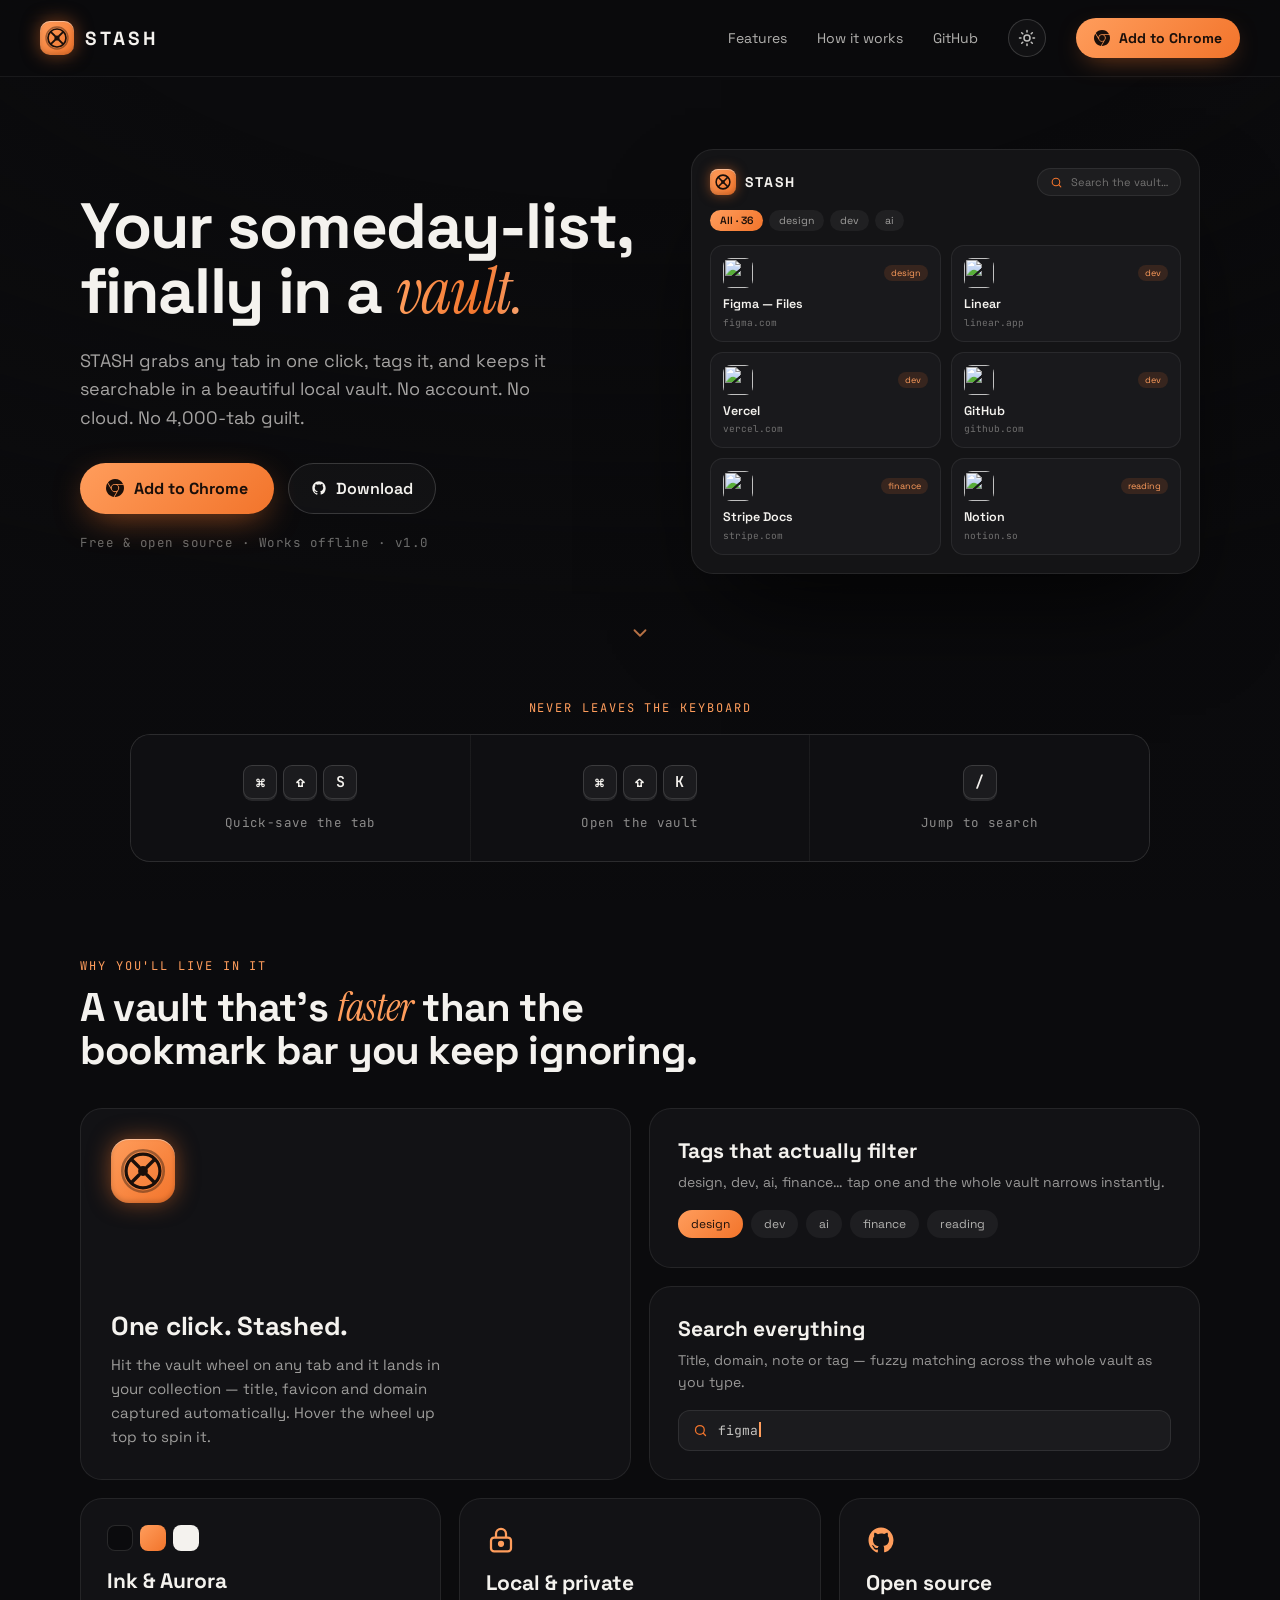
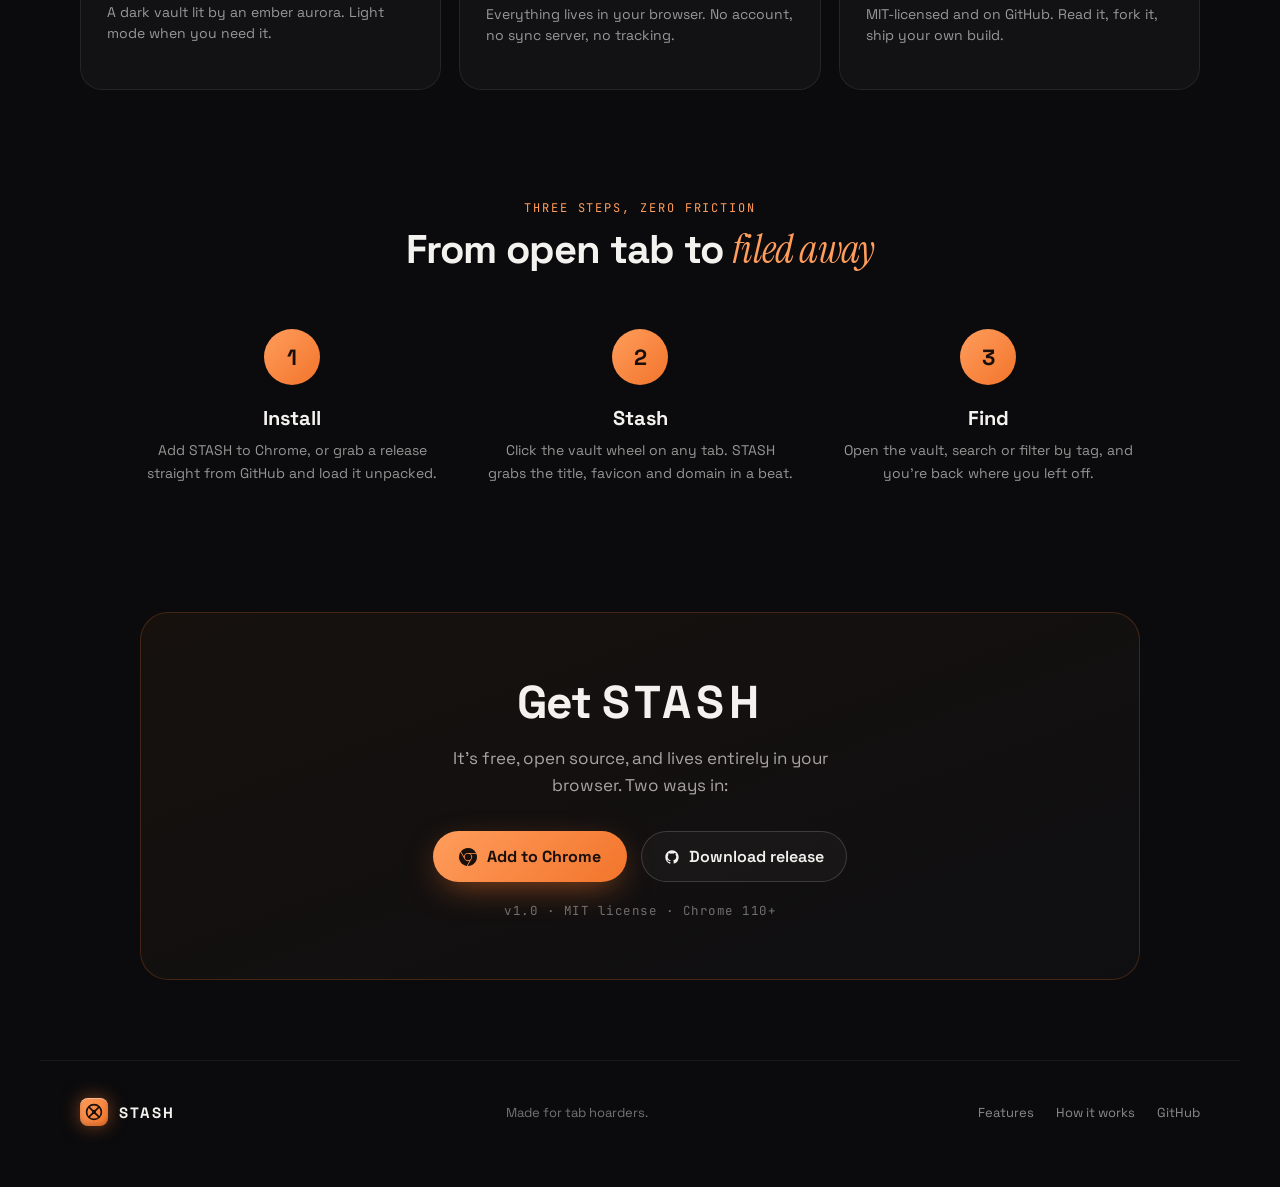
==== commit 44d87f83: "Revert "Update STASH logo assets" This reverts commit 345ab612055f2b03c1e46249522c95b035e8b228." ====
--- a/index.html
+++ b/index.html
@@ -15,8 +15,8 @@
     />
     <meta property="og:type" content="website" />
     <meta name="theme-color" content="#0B0B0D" />
-    <link rel="icon" type="image/png" sizes="128x128" href="assets/icons/icon128.png?v=stash-otter-20260623" />
-    <link rel="alternate icon" href="assets/icons/icon48.png?v=stash-otter-20260623" />
+    <link rel="icon" type="image/svg+xml" href="assets/icons/favicon.svg?v=stash-logomark-20260623" />
+    <link rel="alternate icon" href="assets/icons/icon48.png" />
     <link rel="stylesheet" href="assets/fonts/fonts.css" />
     <link rel="stylesheet" href="landing.css?v=level-mock-20260623" />
   </head>
@@ -27,7 +27,18 @@
       <nav class="lknav" aria-label="Primary navigation">
         <a class="lkbrand lkwheelBtn" href="#top" aria-label="STASH home">
           <span class="lklogo">
-            <img class="lklogoImg" src="assets/icons/logo.png" alt="" />
+            <span class="lklogoFill"></span>
+            <svg class="lknavwheel" viewBox="0 0 34 34" fill="none" aria-hidden="true">
+              <circle cx="17" cy="17" r="11" stroke="#1a0f0a" stroke-width="1.4" opacity=".4"></circle>
+              <circle cx="17" cy="17" r="9" stroke="#1a0f0a" stroke-width="1.7"></circle>
+              <g stroke="#1a0f0a" stroke-width="1.8" stroke-linecap="round">
+                <path d="M19 19 22.7 22.7"></path>
+                <path d="M15 19 11.3 22.7"></path>
+                <path d="M15 15 11.3 11.3"></path>
+                <path d="M19 15 22.7 11.3"></path>
+              </g>
+              <circle cx="17" cy="17" r="2.6" fill="#1a0f0a"></circle>
+            </svg>
           </span>
           <span class="lkwordmark">STASH</span>
         </a>
@@ -93,7 +104,17 @@
               <div class="lkpopHeader">
                 <div class="lkpopBrand">
                   <span class="lklogo lklogoSmall">
-                    <img class="lklogoImg" src="assets/icons/logo.png" alt="" />
+                    <span class="lklogoFill"></span>
+                    <svg viewBox="0 0 34 34" fill="none" aria-hidden="true">
+                      <circle cx="17" cy="17" r="9" stroke="#1a0f0a" stroke-width="2"></circle>
+                      <g stroke="#1a0f0a" stroke-width="2" stroke-linecap="round">
+                        <path d="M19 19 22.7 22.7"></path>
+                        <path d="M15 19 11.3 22.7"></path>
+                        <path d="M15 15 11.3 11.3"></path>
+                        <path d="M19 15 22.7 11.3"></path>
+                      </g>
+                      <circle cx="17" cy="17" r="2.6" fill="#1a0f0a"></circle>
+                    </svg>
                   </span>
                   <span>STASH</span>
                 </div>
@@ -203,7 +224,18 @@
             <article class="lktile lktileBig" data-reveal>
               <span class="lktileGlow" aria-hidden="true"></span>
               <div class="lkwheel">
-                <img class="lkwheelImg" src="assets/icons/logo.png" alt="" />
+                <span class="lklogoFill"></span>
+                <svg viewBox="0 0 34 34" fill="none" aria-hidden="true">
+                  <circle cx="17" cy="17" r="11" stroke="#1a0f0a" stroke-width="1.4" opacity=".4"></circle>
+                  <circle cx="17" cy="17" r="9" stroke="#1a0f0a" stroke-width="1.7"></circle>
+                  <g stroke="#1a0f0a" stroke-width="1.8" stroke-linecap="round">
+                    <path d="M19 19 22.7 22.7"></path>
+                    <path d="M15 19 11.3 22.7"></path>
+                    <path d="M15 15 11.3 11.3"></path>
+                    <path d="M19 15 22.7 11.3"></path>
+                  </g>
+                  <circle cx="17" cy="17" r="2.6" fill="#1a0f0a"></circle>
+                </svg>
               </div>
               <div>
                 <h3>One click. Stashed.</h3>
@@ -324,7 +356,17 @@
       <footer class="lkfooter">
         <a class="lkbrand lkwheelBtn" href="#top" aria-label="STASH home">
           <span class="lklogo lklogoFooter">
-            <img class="lklogoImg" src="assets/icons/logo.png" alt="" />
+            <span class="lklogoFill"></span>
+            <svg viewBox="0 0 34 34" fill="none" aria-hidden="true">
+              <circle cx="17" cy="17" r="9" stroke="#1a0f0a" stroke-width="2"></circle>
+              <g stroke="#1a0f0a" stroke-width="2" stroke-linecap="round">
+                <path d="M19 19 22.7 22.7"></path>
+                <path d="M15 19 11.3 22.7"></path>
+                <path d="M15 15 11.3 11.3"></path>
+                <path d="M19 15 22.7 11.3"></path>
+              </g>
+              <circle cx="17" cy="17" r="2.6" fill="#1a0f0a"></circle>
+            </svg>
           </span>
           <span class="lkwordmark small">STASH</span>
         </a>
--- a/landing.css
+++ b/landing.css
@@ -122,28 +122,51 @@
 .lklogo {
   position: relative;
   display: inline-grid;
-  width: 38px;
-  height: 38px;
+  width: 34px;
+  height: 34px;
   flex: 0 0 auto;
   place-items: center;
 }
 
-.lklogoImg {
-  display: block;
+.lklogoFill {
+  position: absolute;
+  inset: 0;
+  border-radius: 10px;
+  background: linear-gradient(135deg, var(--ac2), var(--ac));
+  box-shadow: 0 0 18px rgba(242, 116, 43, 0.5);
+}
+
+.lklogoFill::after {
+  content: '';
+  position: absolute;
+  inset: 0;
+  border-radius: inherit;
+  box-shadow: inset 0 1px 0 rgba(255, 255, 255, 0.4), inset 0 -2px 5px rgba(0, 0, 0, 0.18);
+}
+
+.lklogo svg {
+  position: relative;
   width: 100%;
   height: 100%;
-  object-fit: contain;
-  filter: drop-shadow(0 8px 16px rgba(242, 92, 12, 0.34));
 }
 
 .lklogoSmall {
-  width: 30px;
-  height: 30px;
+  width: 26px;
+  height: 26px;
+}
+
+.lklogoSmall .lklogoFill {
+  border-radius: 8px;
+  box-shadow: 0 0 12px rgba(242, 116, 43, 0.5);
 }
 
 .lklogoFooter {
-  width: 31px;
-  height: 31px;
+  width: 28px;
+  height: 28px;
+}
+
+.lklogoFooter .lklogoFill {
+  border-radius: 8px;
 }
 
 .lkwordmark {
@@ -161,14 +184,14 @@
   cursor: pointer;
 }
 
-.lkwheelBtn .lklogoImg {
+.lkwheelBtn svg {
   transition-property: transform;
-  transition-duration: 260ms;
+  transition-duration: 500ms;
   transition-timing-function: cubic-bezier(0.2, 0.8, 0.2, 1);
 }
 
-.lkwheelBtn:hover .lklogoImg {
-  transform: translateY(-1px) scale(1.04);
+.lkwheelBtn:hover svg {
+  transform: rotate(90deg);
 }
 
 .lknavlinks {
@@ -726,26 +749,29 @@
 
 .lkwheel {
   position: relative;
-  display: grid;
-  width: 78px;
-  height: 78px;
-  place-items: center;
+  width: 64px;
+  height: 64px;
+  border-radius: 18px;
   animation: pulseRing 3s ease-in-out infinite;
 }
 
-.lkwheelImg {
-  display: block;
-  width: 100%;
-  height: 100%;
-  object-fit: contain;
-  filter: drop-shadow(0 18px 26px rgba(242, 92, 12, 0.36));
+.lkwheel .lklogoFill {
+  border-radius: 18px;
+  box-shadow: 0 0 22px rgba(242, 116, 43, 0.5);
+}
+
+.lkwheel svg {
+  position: absolute;
+  inset: 0;
+  width: 64px;
+  height: 64px;
   transition-property: transform;
-  transition-duration: 300ms;
+  transition-duration: 500ms;
   transition-timing-function: cubic-bezier(0.2, 0.8, 0.2, 1);
 }
 
-.lktile:hover .lkwheelImg {
-  transform: translateY(-2px) scale(1.04);
+.lktile:hover .lkwheel svg {
+  transform: rotate(90deg);
 }
 
 .lktile h3 {
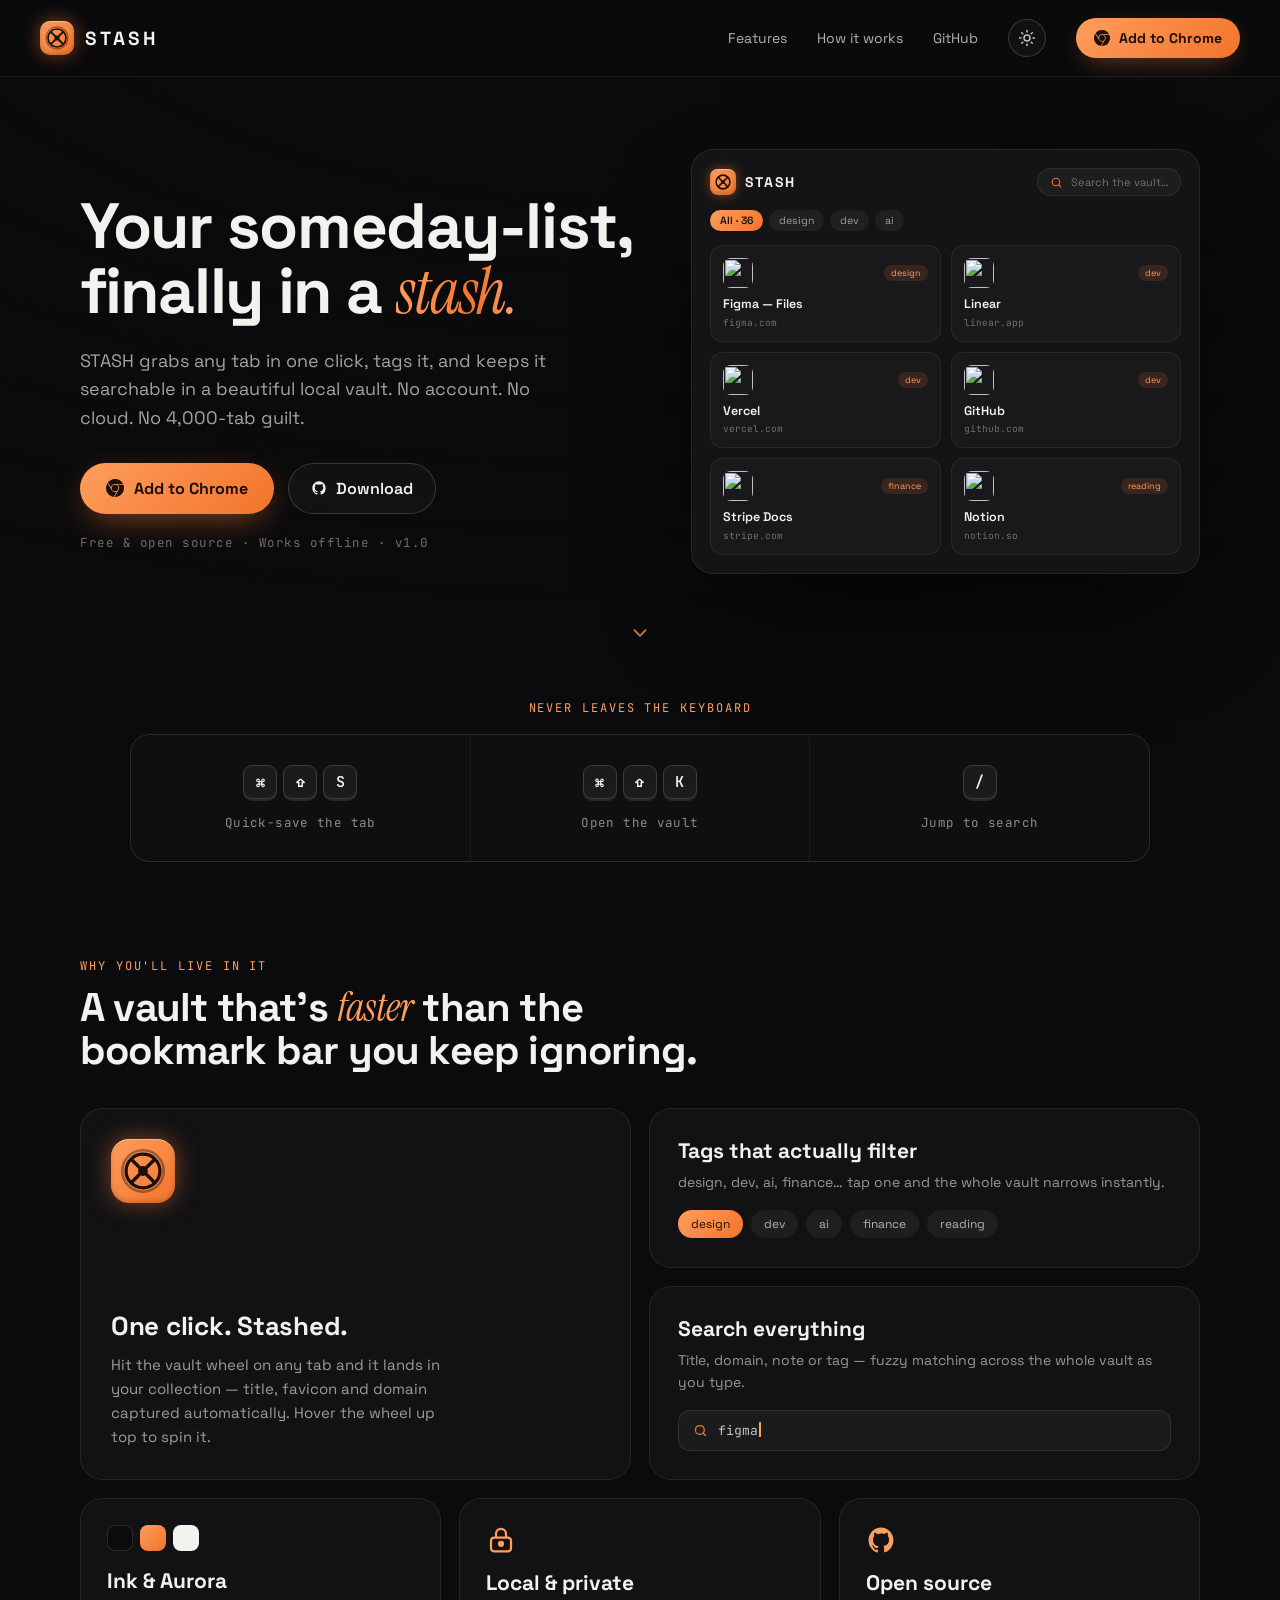
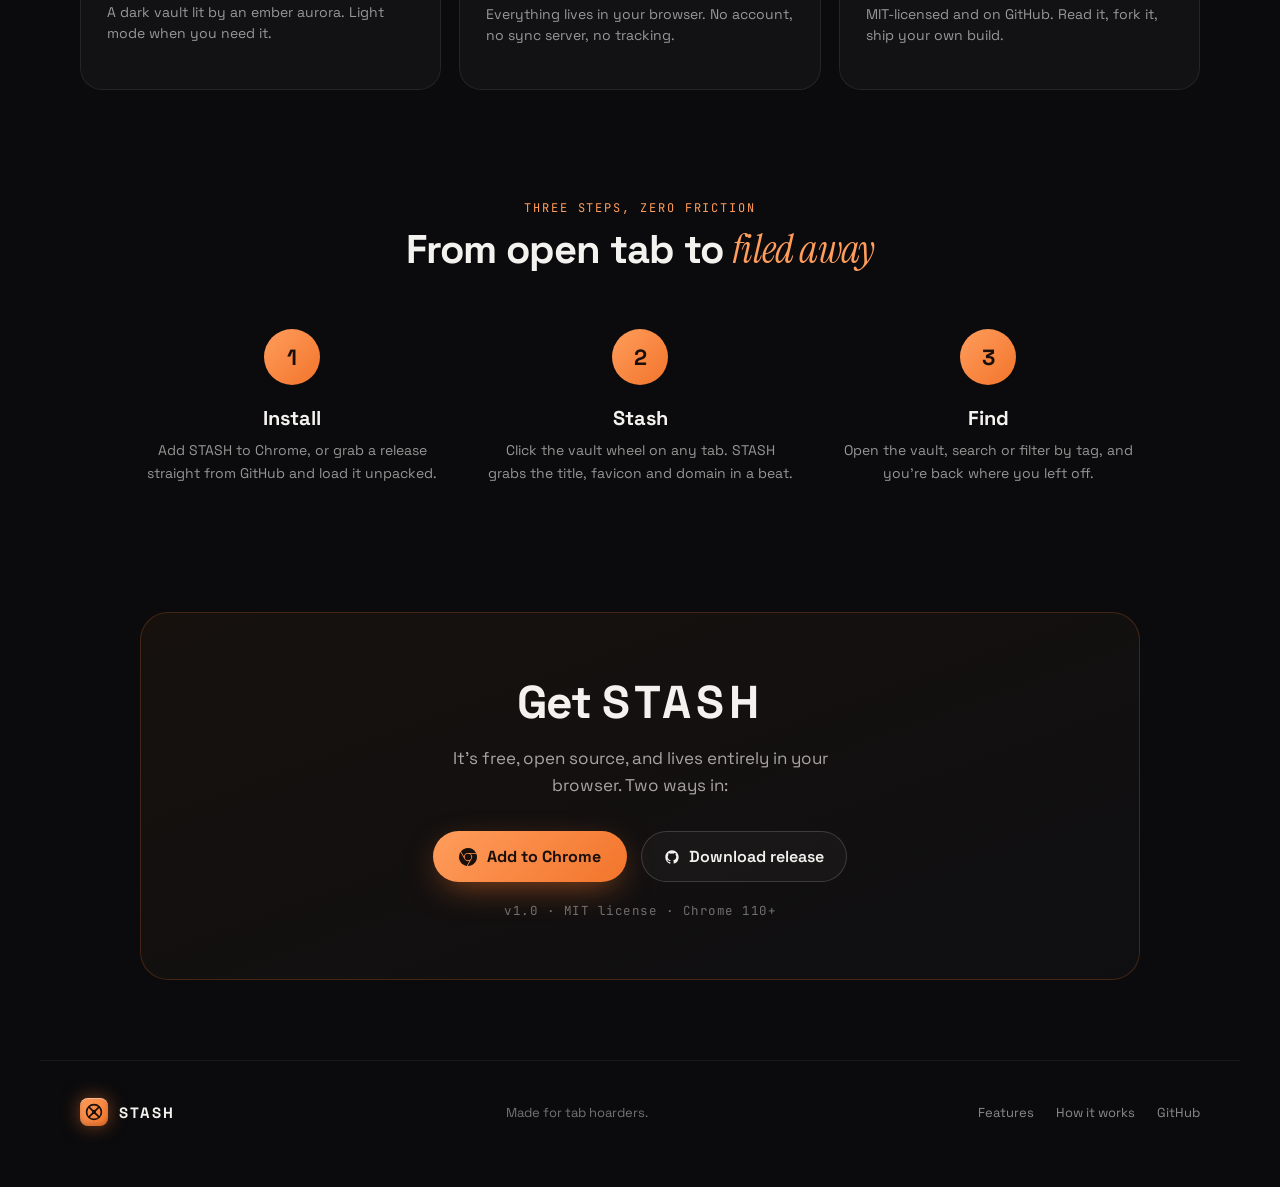
==== commit d2899805: "Update hero headline copy" ====
--- a/index.html
+++ b/index.html
@@ -72,7 +72,7 @@
         <div class="lkheroCopy">
           <h1 class="lkh1" data-hero data-hd="130">
             Your someday-list,<br />finally in a
-            <span>vault.</span>
+            <span>stash.</span>
           </h1>
           <p data-hero data-hd="230">
             STASH grabs any tab in one click, tags it, and keeps it searchable in a beautiful local vault.
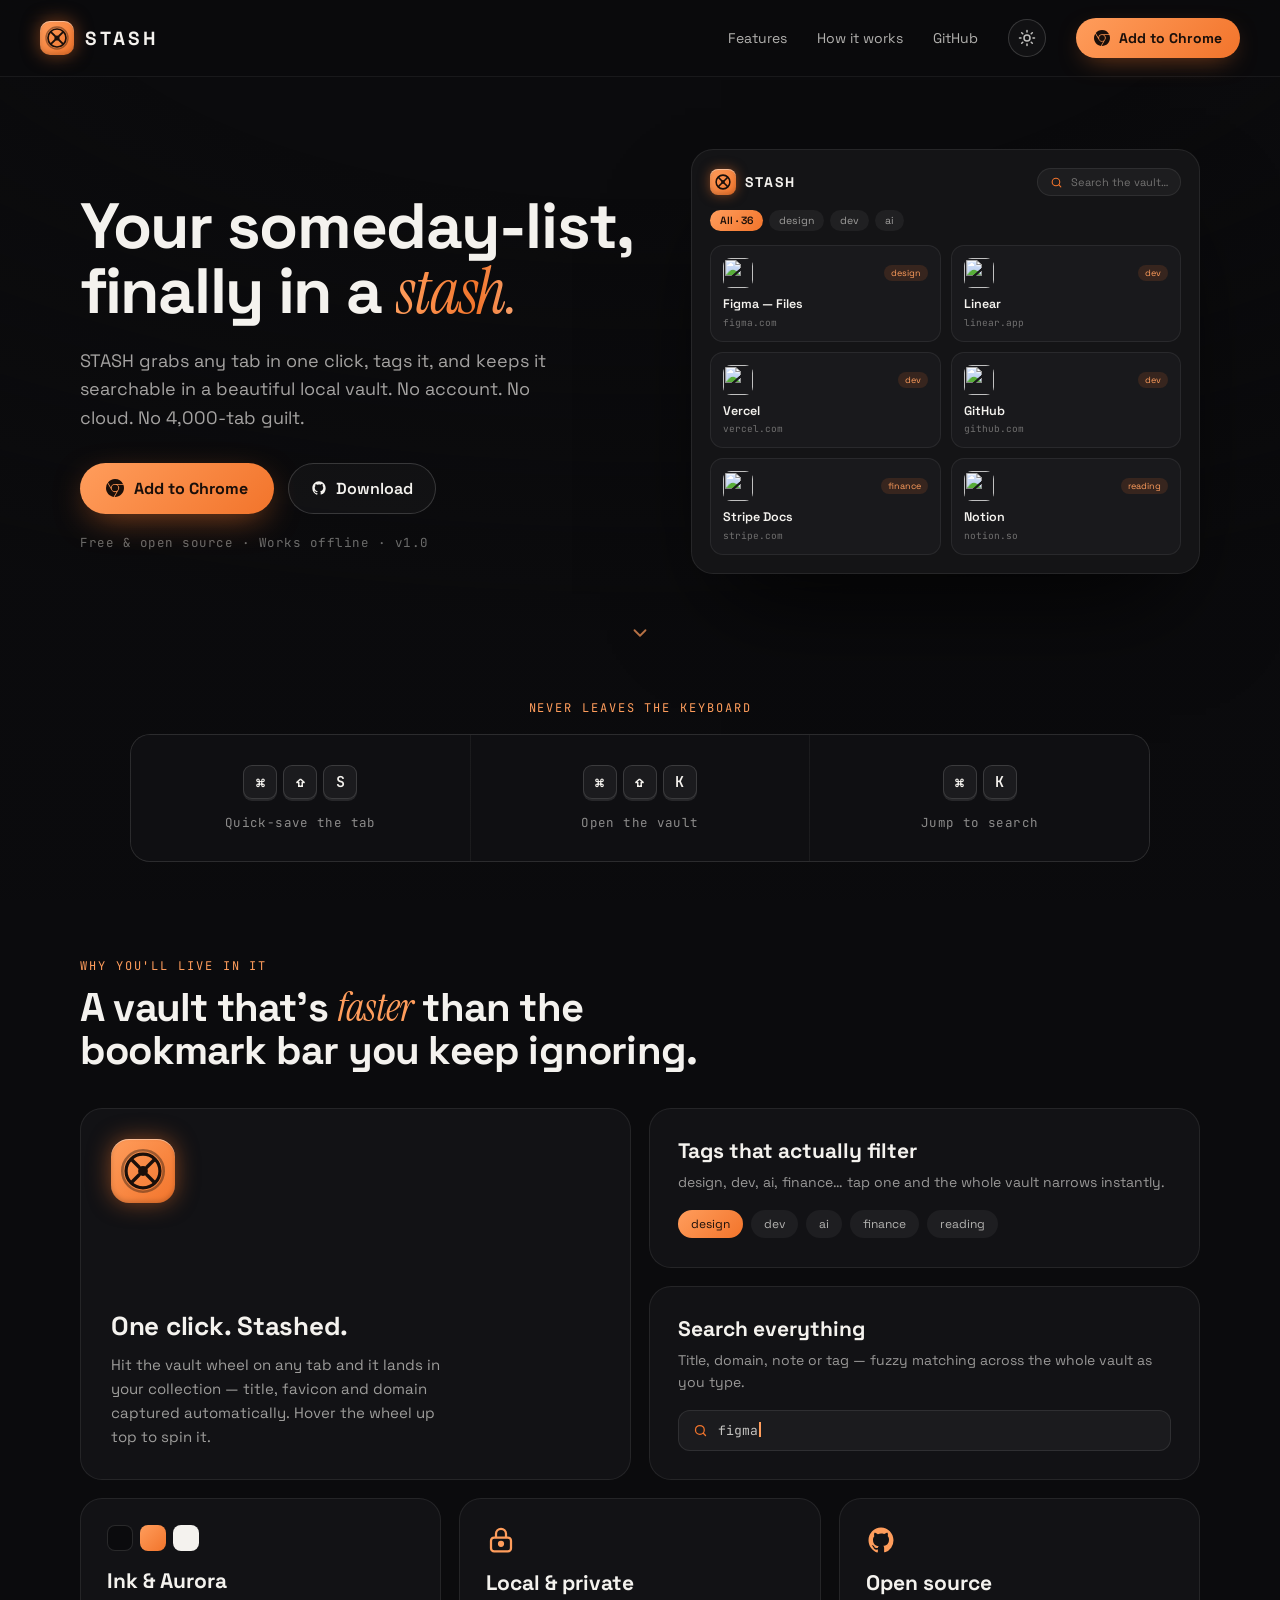
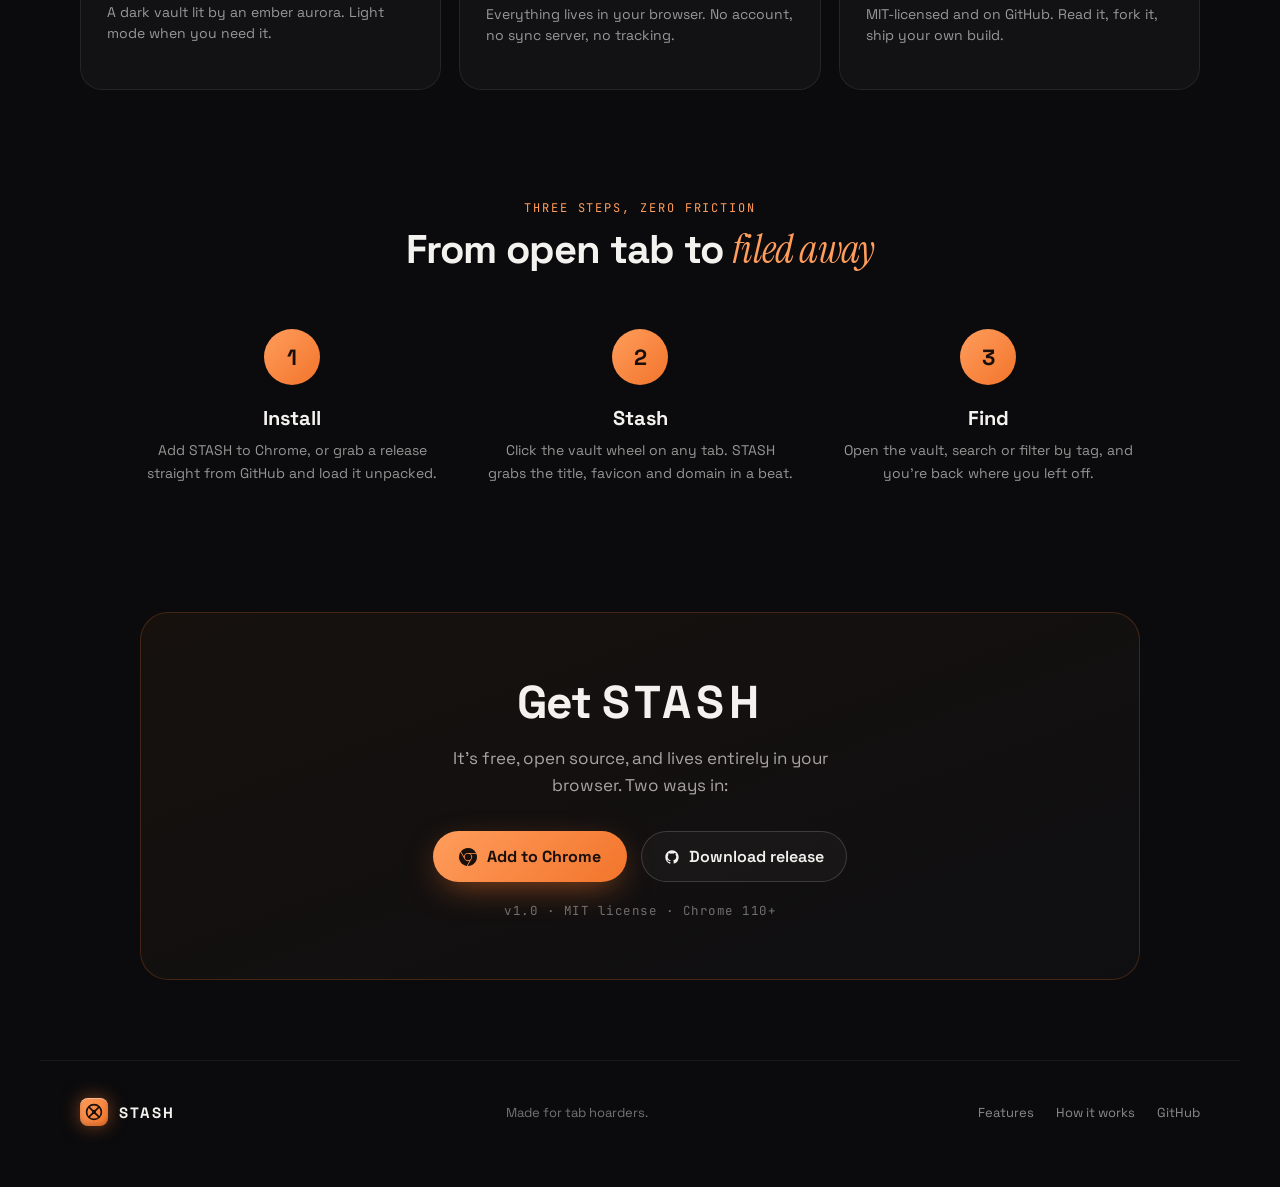
==== commit 9428f1b9: "Update search shortcut copy" ====
--- a/index.html
+++ b/index.html
@@ -14,6 +14,22 @@
       content="One-click tab saving, tags, search, and a private local vault for Chrome."
     />
     <meta property="og:type" content="website" />
+    <meta property="og:url" content="https://getstash.fyi/" />
+    <meta property="og:site_name" content="STASH" />
+    <meta property="og:image" content="https://getstash.fyi/assets/og/stash-og.png" />
+    <meta property="og:image:secure_url" content="https://getstash.fyi/assets/og/stash-og.png" />
+    <meta property="og:image:type" content="image/png" />
+    <meta property="og:image:width" content="1586" />
+    <meta property="og:image:height" content="992" />
+    <meta property="og:image:alt" content="STASH bookmark vault preview" />
+    <meta name="twitter:card" content="summary_large_image" />
+    <meta name="twitter:title" content="STASH - Local-first tab vault" />
+    <meta
+      name="twitter:description"
+      content="One-click tab saving, tags, search, and a private local vault for Chrome."
+    />
+    <meta name="twitter:image" content="https://getstash.fyi/assets/og/stash-og.png" />
+    <meta name="twitter:image:alt" content="STASH bookmark vault preview" />
     <meta name="theme-color" content="#0B0B0D" />
     <link rel="icon" type="image/svg+xml" href="assets/icons/favicon.svg?v=stash-logomark-20260623" />
     <link rel="alternate icon" href="assets/icons/icon48.png" />
@@ -205,7 +221,7 @@
             <p>Open the vault</p>
           </div>
           <div class="lkshortcut">
-            <div><kbd>/</kbd></div>
+            <div><kbd>⌘</kbd><kbd>K</kbd></div>
             <p>Jump to search</p>
           </div>
         </div>
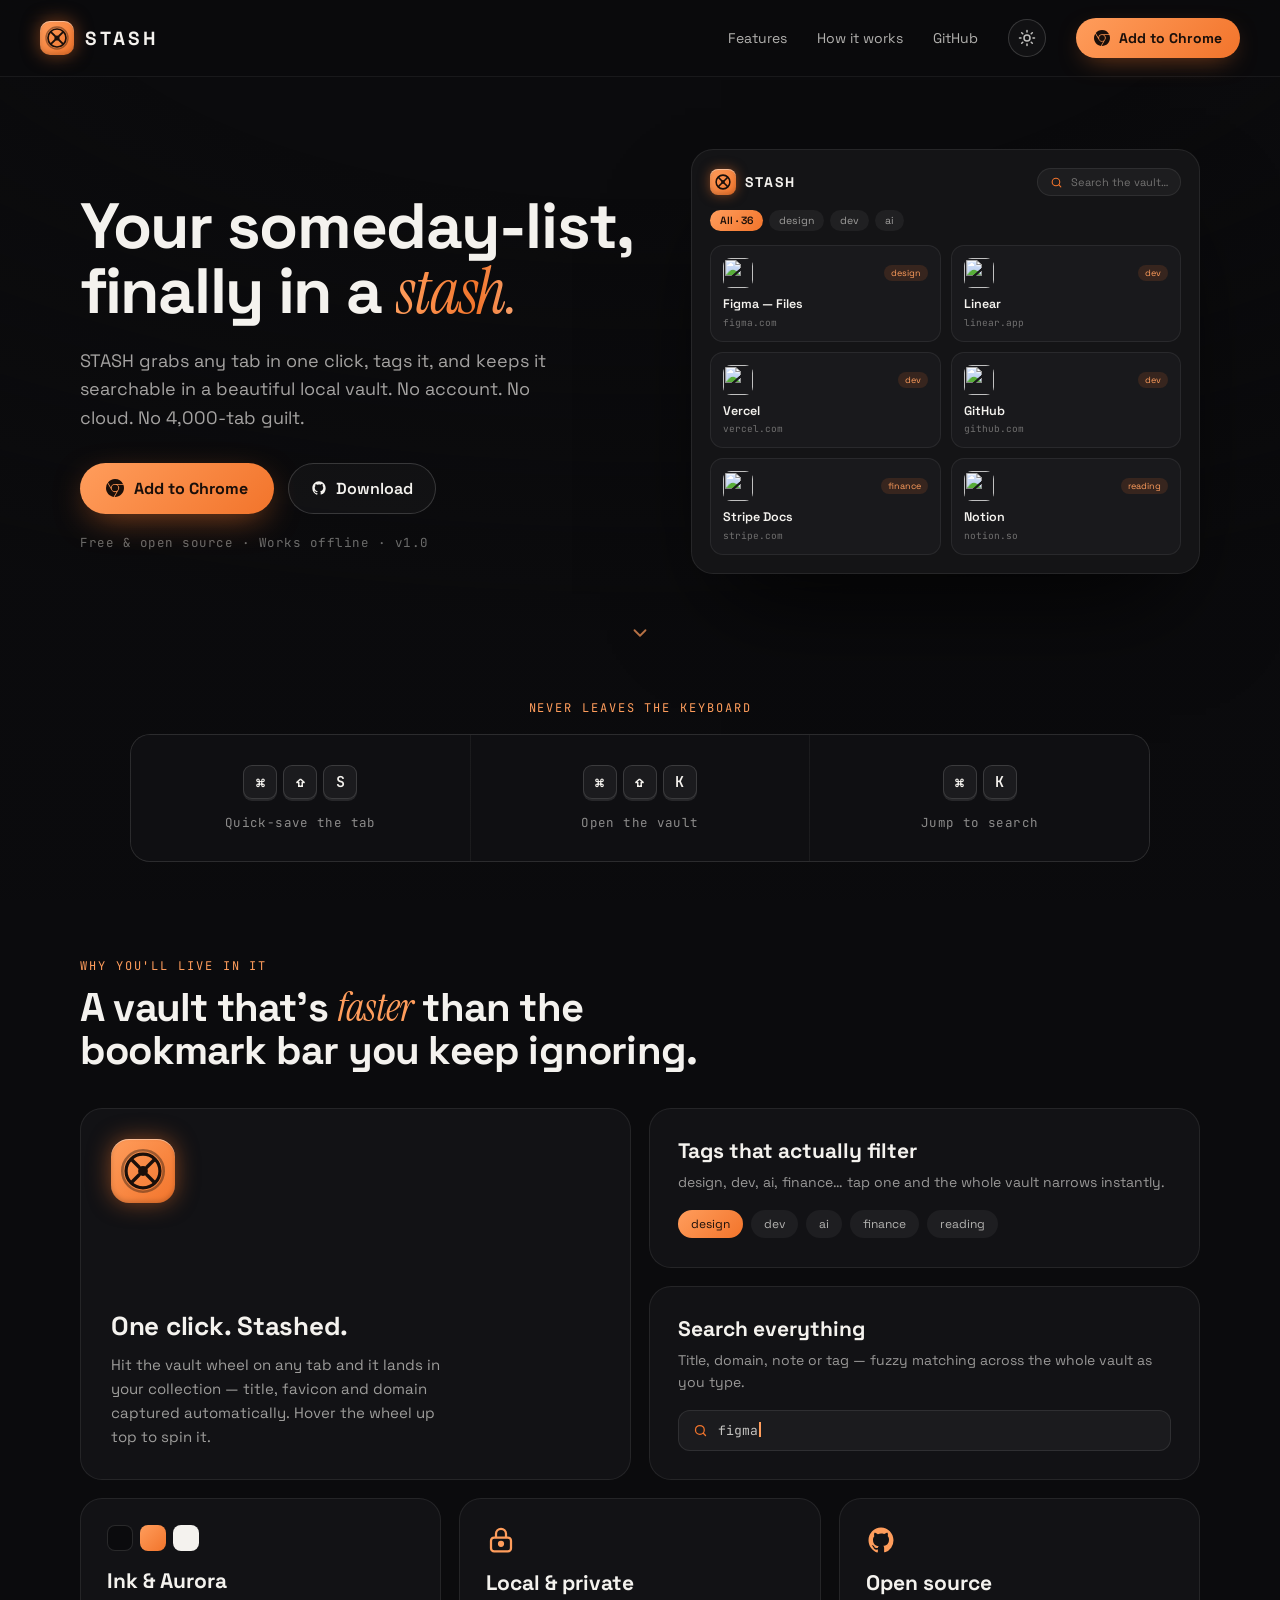
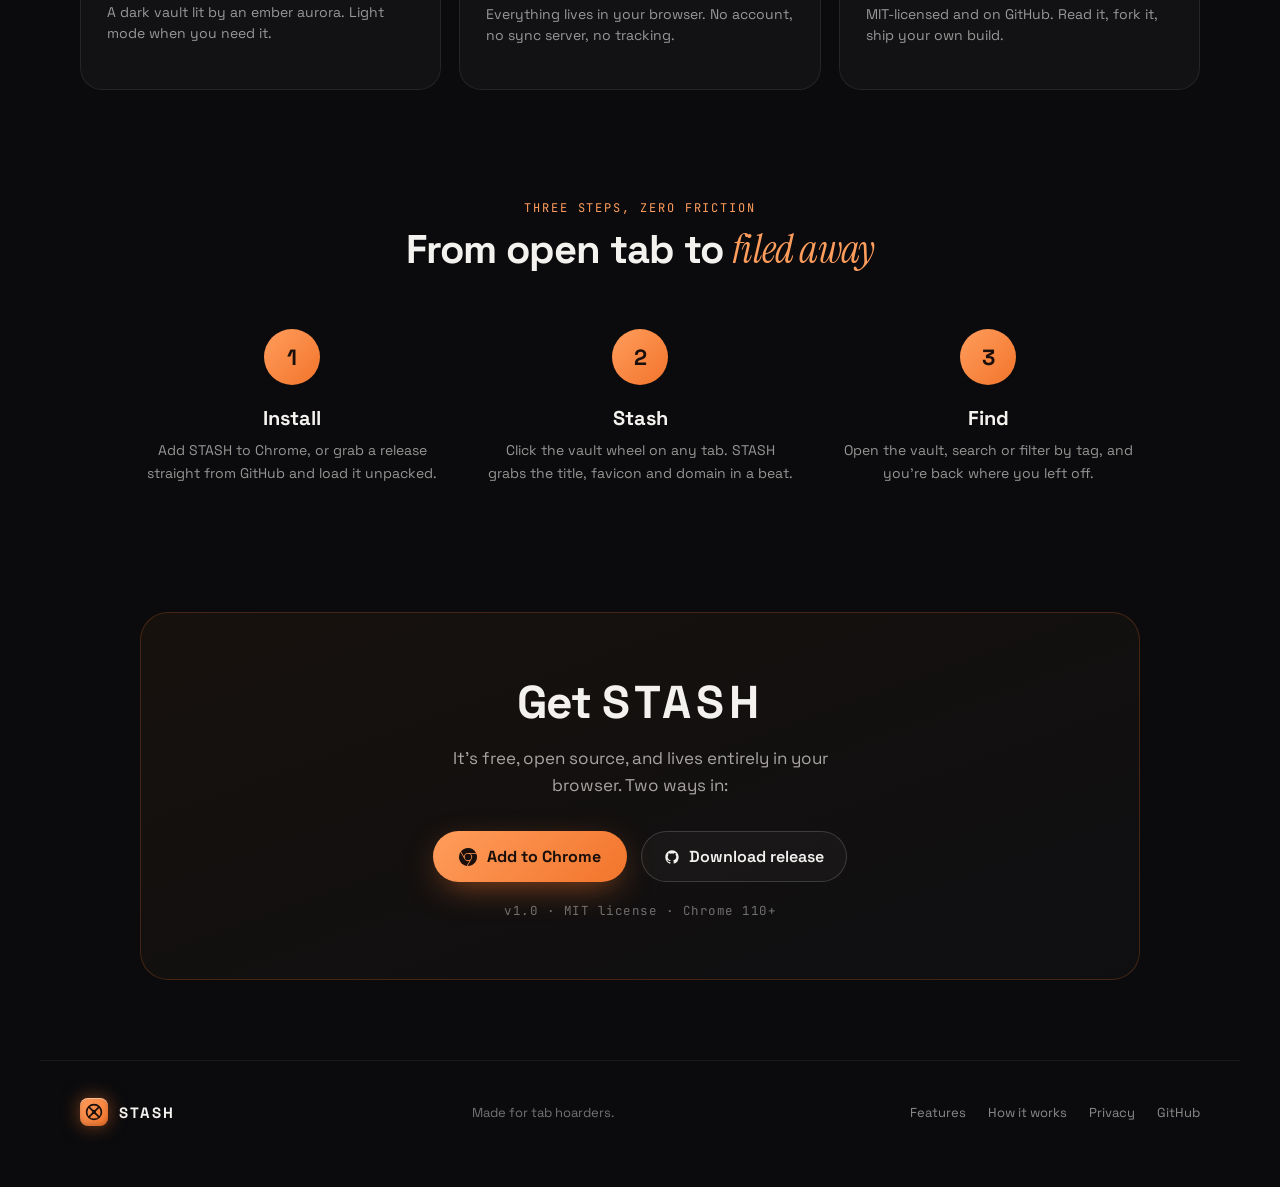
==== commit c44a4bb5: "Add privacy policy page" ====
--- a/index.html
+++ b/index.html
@@ -390,6 +390,7 @@
         <div>
           <a class="lklink" href="#features">Features</a>
           <a class="lklink" href="#how">How it works</a>
+          <a class="lklink" href="/privacy">Privacy</a>
           <a class="lklink" href="https://github.com/karnagebitcoin/stash" target="_blank" rel="noopener">GitHub</a>
         </div>
       </footer>
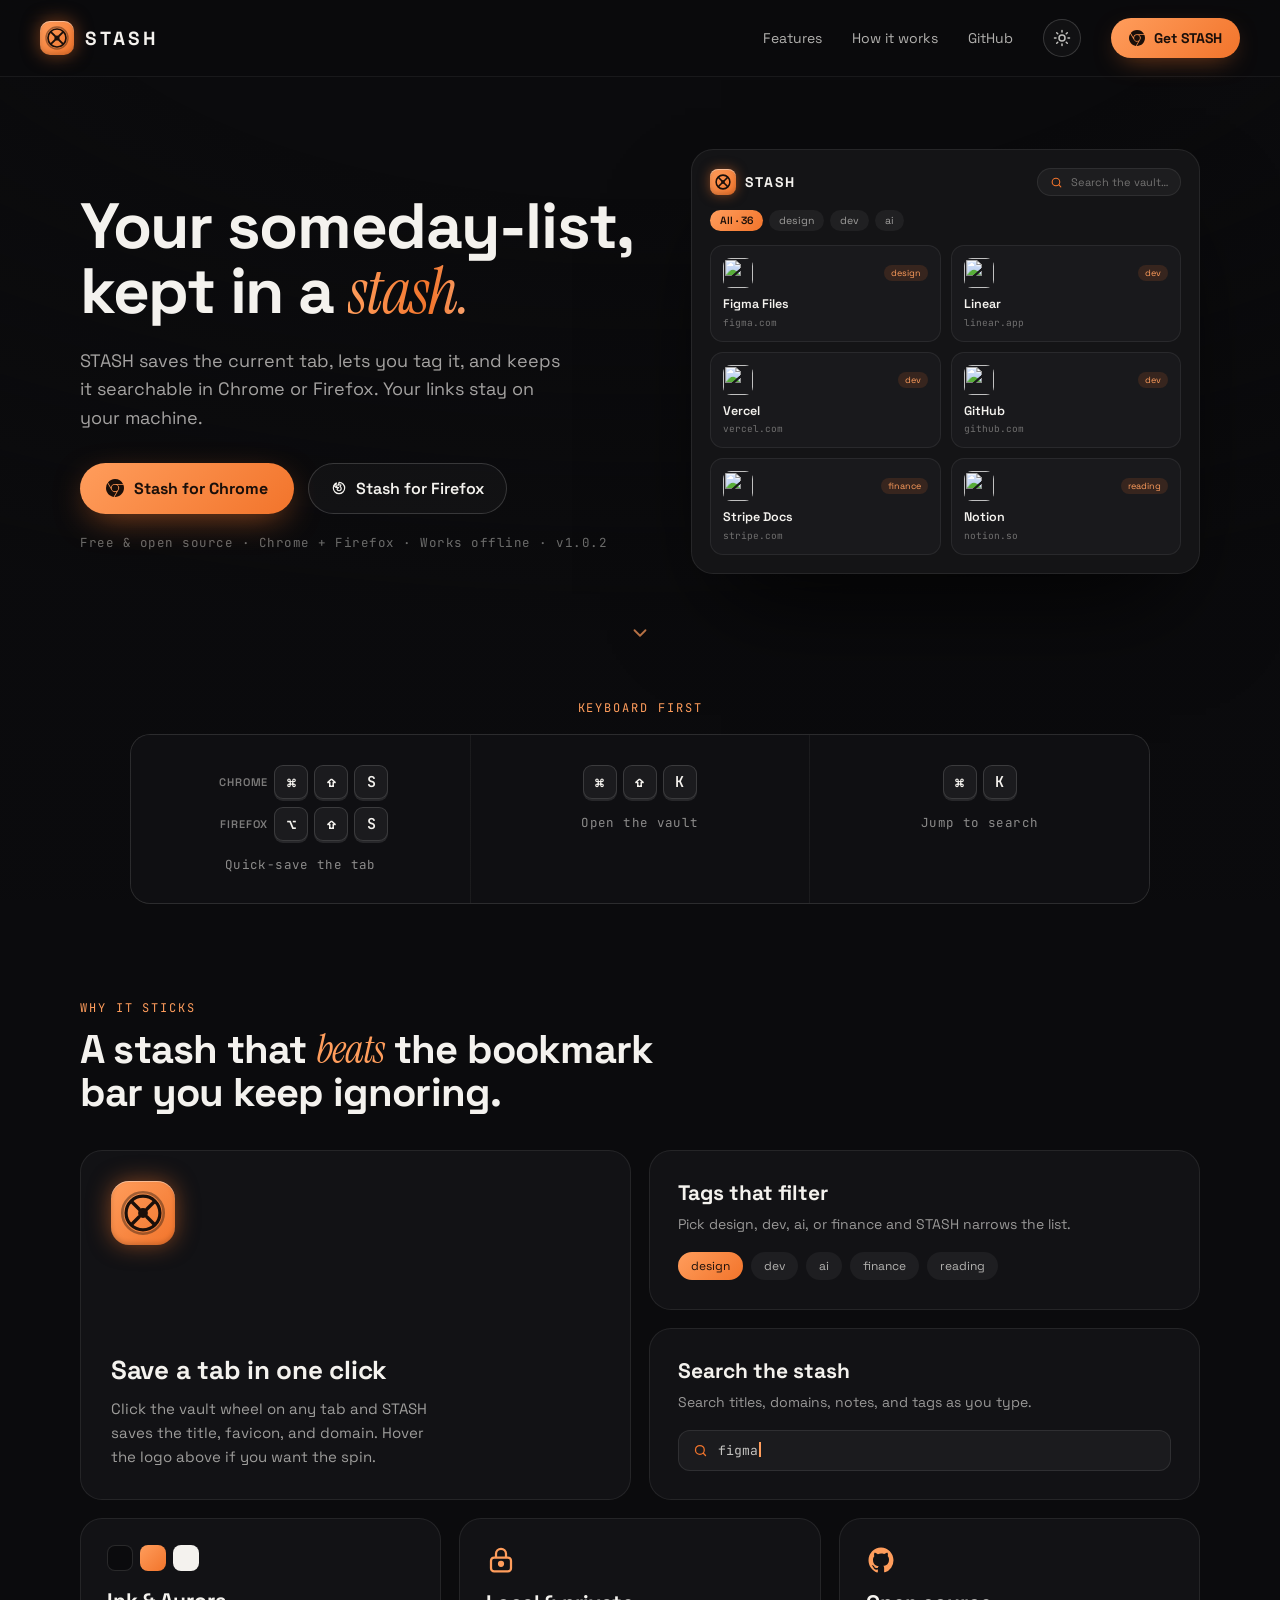
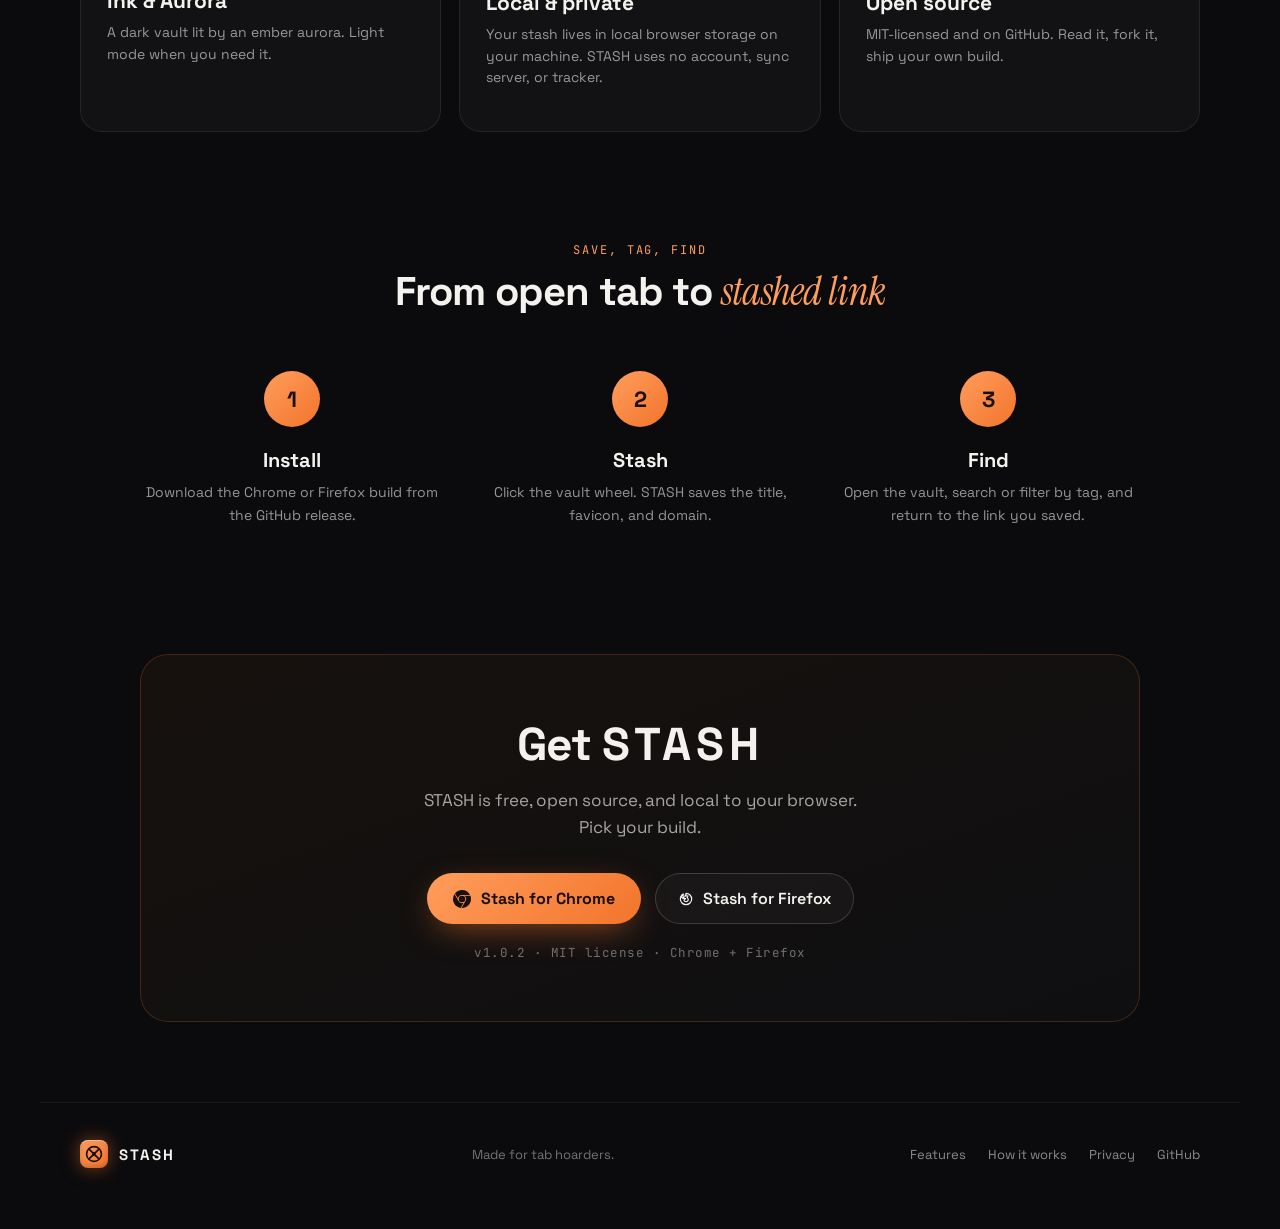
==== commit 6eb4e4f8: "Add Firefox extension release build" ====
--- a/index.html
+++ b/index.html
@@ -6,12 +6,12 @@
     <title>STASH - Local-first tab vault</title>
     <meta
       name="description"
-      content="STASH grabs any tab in one click, tags it, and keeps it searchable in a beautiful local vault. No account. No cloud."
+      content="STASH saves the current tab, lets you tag it, and keeps your links searchable in Chrome or Firefox. Your stash stays on your machine."
     />
     <meta property="og:title" content="STASH - Local-first tab vault" />
     <meta
       property="og:description"
-      content="One-click tab saving, tags, search, and a private local vault for Chrome."
+      content="Save tabs, tag links, and search a private stash in Chrome or Firefox."
     />
     <meta property="og:type" content="website" />
     <meta property="og:url" content="https://getstash.fyi/" />
@@ -26,7 +26,7 @@
     <meta name="twitter:title" content="STASH - Local-first tab vault" />
     <meta
       name="twitter:description"
-      content="One-click tab saving, tags, search, and a private local vault for Chrome."
+      content="Save tabs, tag links, and search a private stash in Chrome or Firefox."
     />
     <meta name="twitter:image" content="https://getstash.fyi/assets/og/stash-og.png" />
     <meta name="twitter:image:alt" content="STASH bookmark vault preview" />
@@ -79,7 +79,7 @@
                 fill="currentColor"
               ></path>
             </svg>
-            Add to Chrome
+            Get STASH
           </a>
         </div>
       </nav>
@@ -87,31 +87,32 @@
       <header class="lkhero">
         <div class="lkheroCopy">
           <h1 class="lkh1" data-hero data-hd="130">
-            Your someday-list,<br />finally in a
+            Your someday-list,<br />kept in a
             <span>stash.</span>
           </h1>
           <p data-hero data-hd="230">
-            STASH grabs any tab in one click, tags it, and keeps it searchable in a beautiful local vault.
-            No account. No cloud. No 4,000-tab guilt.
+            STASH saves the current tab, lets you tag it, and keeps it searchable in Chrome or Firefox.
+            Your links stay on your machine.
           </p>
           <div class="lkherobtns" data-hero data-hd="330">
-            <a class="lkcta lkctaHero lkspark" href="#install">
+            <a class="lkcta lkctaHero lkspark" href="https://github.com/karnagebitcoin/stash/releases/download/v1.0.2/stash-extension-1.0.2-chrome-store.zip">
               <svg viewBox="0 0 24 24" fill="none" aria-hidden="true">
                 <path
                   d="M12 0C8.21 0 4.831 1.757 2.632 4.501l3.953 6.848A5.454 5.454 0 0 1 12 6.545h10.691A12 12 0 0 0 12 0zM1.931 5.47A11.943 11.943 0 0 0 0 12c0 6.012 4.42 10.991 10.189 11.864l3.953-6.847a5.45 5.45 0 0 1-6.865-2.29zm13.342 2.166a5.446 5.446 0 0 1 1.45 7.09l.002.001h-.002l-5.344 9.257c.206.01.413.016.621.016 6.627 0 12-5.373 12-12 0-1.54-.29-3.011-.818-4.364zM12 16.364a4.364 4.364 0 1 1 0-8.728 4.364 4.364 0 0 1 0 8.728z"
                   fill="currentColor"
                 ></path>
               </svg>
-              Add to Chrome
+              Stash for Chrome
             </a>
-            <a class="lkghost" href="https://github.com/karnagebitcoin/stash" target="_blank" rel="noopener">
-              <svg viewBox="0 0 24 24" fill="currentColor" aria-hidden="true">
-                <path d="M12 2C6.48 2 2 6.58 2 12.25c0 4.53 2.87 8.37 6.84 9.73.5.1.68-.22.68-.49l-.01-1.9c-2.78.62-3.37-1.22-3.37-1.22-.46-1.18-1.11-1.49-1.11-1.49-.9-.64.07-.62.07-.62 1 .07 1.53 1.05 1.53 1.05.89 1.57 2.34 1.12 2.91.85.09-.66.35-1.12.63-1.37-2.22-.26-4.56-1.14-4.56-5.07 0-1.12.39-2.03 1.03-2.75-.1-.26-.45-1.3.1-2.71 0 0 .84-.27 2.75 1.05A9.3 9.3 0 0 1 12 6.84c.85 0 1.71.12 2.51.34 1.91-1.32 2.75-1.05 2.75-1.05.55 1.41.2 2.45.1 2.71.64.72 1.03 1.63 1.03 2.75 0 3.94-2.34 4.8-4.57 5.06.36.32.68.94.68 1.9l-.01 2.82c0 .27.18.6.69.49A10.03 10.03 0 0 0 22 12.25C22 6.58 17.52 2 12 2z"></path>
+            <a class="lkghost" href="https://github.com/karnagebitcoin/stash/releases/download/v1.0.2/stash-extension-firefox-1.0.2.zip">
+              <svg viewBox="0 0 24 24" fill="none" aria-hidden="true">
+                <path d="M12 3.5c4.7 0 8.5 3.8 8.5 8.5s-3.8 8.5-8.5 8.5S3.5 16.7 3.5 12c0-1.4.34-2.72.96-3.88 1.18 2.08 3.3 3.36 5.64 3.36h1.02l-2.22 2.2a3.18 3.18 0 0 0 3.1 2.42 3.28 3.28 0 0 0 3.28-3.28c0-1.25-.7-2.38-1.8-2.94l1.42-2.4c-1.36-.56-3.08-.38-4.56.52.28-1.1.86-2.1 1.66-2.94Z" stroke="currentColor" stroke-width="1.8" stroke-linejoin="round"></path>
+                <path d="M4.46 8.12c.9-1.7 2.36-3.04 4.12-3.78-.7.86-1.1 1.94-1.1 3.1 0 2.18 1.78 3.94 3.96 3.94" stroke="currentColor" stroke-width="1.8" stroke-linecap="round"></path>
               </svg>
-              Download
+              Stash for Firefox
             </a>
           </div>
-          <div class="lkcaption" data-hero data-hd="430">Free &amp; open source · Works offline · v1.0</div>
+          <div class="lkcaption" data-hero data-hd="430">Free &amp; open source · Chrome + Firefox · Works offline · v1.0.2</div>
         </div>
 
         <div class="lkheromock" data-par="0.06" data-hero data-hd="280">
@@ -154,7 +155,7 @@
                     <img class="lkmfav" src="https://www.google.com/s2/favicons?sz=64&amp;domain=figma.com" alt="" />
                     <span>design</span>
                   </div>
-                  <h3>Figma — Files</h3>
+                  <h3>Figma Files</h3>
                   <p>figma.com</p>
                 </article>
                 <article class="lkmini">
@@ -210,10 +211,13 @@
       </div>
 
       <section class="lksec lkshortcutSec">
-        <p class="lkeyebrow" data-reveal>NEVER LEAVES THE KEYBOARD</p>
+        <p class="lkeyebrow" data-reveal>KEYBOARD FIRST</p>
         <div class="lkshortcuts" data-reveal data-reveal-delay="80">
           <div class="lkshortcut">
-            <div><kbd>⌘</kbd><kbd>⇧</kbd><kbd>S</kbd></div>
+            <div class="lkkeyStack">
+              <span><b>Chrome</b><kbd>⌘</kbd><kbd>⇧</kbd><kbd>S</kbd></span>
+              <span><b>Firefox</b><kbd>⌥</kbd><kbd>⇧</kbd><kbd>S</kbd></span>
+            </div>
             <p>Quick-save the tab</p>
           </div>
           <div class="lkshortcut">
@@ -230,9 +234,9 @@
       <main>
         <section id="features" class="lksec lkfeatures">
           <div class="lksectionHead" data-reveal>
-            <p class="lkeyebrow">WHY YOU'LL LIVE IN IT</p>
+            <p class="lkeyebrow">WHY IT STICKS</p>
             <h2 class="lkh2">
-              A vault that's <span>faster</span> than the bookmark bar you keep ignoring.
+              A stash that <span>beats</span> the bookmark bar you keep ignoring.
             </h2>
           </div>
 
@@ -254,18 +258,18 @@
                 </svg>
               </div>
               <div>
-                <h3>One click. Stashed.</h3>
+                <h3>Save a tab in one click</h3>
                 <p>
-                  Hit the vault wheel on any tab and it lands in your collection — title, favicon and
-                  domain captured automatically. Hover the wheel up top to spin it.
+                  Click the vault wheel on any tab and STASH saves the title, favicon, and
+                  domain. Hover the logo above if you want the spin.
                 </p>
               </div>
             </article>
 
             <article class="lktile" data-reveal data-reveal-delay="80">
               <span class="lktileGlow" aria-hidden="true"></span>
-              <h3>Tags that actually filter</h3>
-              <p>design, dev, ai, finance… tap one and the whole vault narrows instantly.</p>
+              <h3>Tags that filter</h3>
+              <p>Pick design, dev, ai, or finance and STASH narrows the list.</p>
               <div class="lkchips">
                 <span class="lkchip active">design</span>
                 <span class="lkchip">dev</span>
@@ -277,8 +281,8 @@
 
             <article class="lktile" data-reveal data-reveal-delay="140">
               <span class="lktileGlow" aria-hidden="true"></span>
-              <h3>Search everything</h3>
-              <p>Title, domain, note or tag — fuzzy matching across the whole vault as you type.</p>
+              <h3>Search the stash</h3>
+              <p>Search titles, domains, notes, and tags as you type.</p>
               <div class="lkfakeSearch">
                 <svg viewBox="0 0 24 24" fill="none" aria-hidden="true">
                   <circle cx="11" cy="11" r="7"></circle>
@@ -305,7 +309,7 @@
                 <circle cx="12" cy="15" r="1.6"></circle>
               </svg>
               <h3>Local &amp; private</h3>
-              <p>Everything lives in your browser. No account, no sync server, no tracking.</p>
+              <p>Your stash lives in local browser storage on your machine. STASH uses no account, sync server, or tracker.</p>
             </article>
 
             <article class="lktile lktileSmall" data-reveal data-reveal-delay="140">
@@ -321,24 +325,24 @@
 
         <section id="how" class="lksec lkhow">
           <div class="lksectionHead centered" data-reveal>
-            <p class="lkeyebrow">THREE STEPS, ZERO FRICTION</p>
-            <h2 class="lkh2">From open tab to <span>filed away</span></h2>
+            <p class="lkeyebrow">SAVE, TAG, FIND</p>
+            <h2 class="lkh2">From open tab to <span>stashed link</span></h2>
           </div>
           <div class="lksteps">
             <article class="lkstep" data-reveal>
               <div class="lkstepNum">1</div>
               <h3>Install</h3>
-              <p>Add STASH to Chrome, or grab a release straight from GitHub and load it unpacked.</p>
+              <p>Download the Chrome or Firefox build from the GitHub release.</p>
             </article>
             <article class="lkstep" data-reveal data-reveal-delay="120">
               <div class="lkstepNum">2</div>
               <h3>Stash</h3>
-              <p>Click the vault wheel on any tab. STASH grabs the title, favicon and domain in a beat.</p>
+              <p>Click the vault wheel. STASH saves the title, favicon, and domain.</p>
             </article>
             <article class="lkstep" data-reveal data-reveal-delay="240">
               <div class="lkstepNum">3</div>
               <h3>Find</h3>
-              <p>Open the vault, search or filter by tag, and you're back where you left off.</p>
+              <p>Open the vault, search or filter by tag, and return to the link you saved.</p>
             </article>
           </div>
         </section>
@@ -346,25 +350,26 @@
         <section id="install" class="lksec lkinstall">
           <div class="lksecpad" data-reveal>
             <h2 class="lkinstallh2">Get <span>STASH</span></h2>
-            <p>It's free, open source, and lives entirely in your browser. Two ways in:</p>
+            <p>STASH is free, open source, and local to your browser. Pick your build.</p>
             <div class="lkinstallBtns">
-              <a class="lkcta lkctaHero lkspark" href="https://chrome.google.com/webstore" target="_blank" rel="noopener">
+              <a class="lkcta lkctaHero lkspark" href="https://github.com/karnagebitcoin/stash/releases/download/v1.0.2/stash-extension-1.0.2-chrome-store.zip">
                 <svg viewBox="0 0 24 24" fill="none" aria-hidden="true">
                   <path
                     d="M12 0C8.21 0 4.831 1.757 2.632 4.501l3.953 6.848A5.454 5.454 0 0 1 12 6.545h10.691A12 12 0 0 0 12 0zM1.931 5.47A11.943 11.943 0 0 0 0 12c0 6.012 4.42 10.991 10.189 11.864l3.953-6.847a5.45 5.45 0 0 1-6.865-2.29zm13.342 2.166a5.446 5.446 0 0 1 1.45 7.09l.002.001h-.002l-5.344 9.257c.206.01.413.016.621.016 6.627 0 12-5.373 12-12 0-1.54-.29-3.011-.818-4.364zM12 16.364a4.364 4.364 0 1 1 0-8.728 4.364 4.364 0 0 1 0 8.728z"
                     fill="currentColor"
                   ></path>
                 </svg>
-                Add to Chrome
+                Stash for Chrome
               </a>
-              <a class="lkghost" href="https://github.com/karnagebitcoin/stash" target="_blank" rel="noopener">
-                <svg viewBox="0 0 24 24" fill="currentColor" aria-hidden="true">
-                  <path d="M12 2C6.48 2 2 6.58 2 12.25c0 4.53 2.87 8.37 6.84 9.73.5.1.68-.22.68-.49l-.01-1.9c-2.78.62-3.37-1.22-3.37-1.22-.46-1.18-1.11-1.49-1.11-1.49-.9-.64.07-.62.07-.62 1 .07 1.53 1.05 1.53 1.05.89 1.57 2.34 1.12 2.91.85.09-.66.35-1.12.63-1.37-2.22-.26-4.56-1.14-4.56-5.07 0-1.12.39-2.03 1.03-2.75-.1-.26-.45-1.3.1-2.71 0 0 .84-.27 2.75 1.05A9.3 9.3 0 0 1 12 6.84c.85 0 1.71.12 2.51.34 1.91-1.32 2.75-1.05 2.75-1.05.55 1.41.2 2.45.1 2.71.64.72 1.03 1.63 1.03 2.75 0 3.94-2.34 4.8-4.57 5.06.36.32.68.94.68 1.9l-.01 2.82c0 .27.18.6.69.49A10.03 10.03 0 0 0 22 12.25C22 6.58 17.52 2 12 2z"></path>
+              <a class="lkghost" href="https://github.com/karnagebitcoin/stash/releases/download/v1.0.2/stash-extension-firefox-1.0.2.zip">
+                <svg viewBox="0 0 24 24" fill="none" aria-hidden="true">
+                  <path d="M12 3.5c4.7 0 8.5 3.8 8.5 8.5s-3.8 8.5-8.5 8.5S3.5 16.7 3.5 12c0-1.4.34-2.72.96-3.88 1.18 2.08 3.3 3.36 5.64 3.36h1.02l-2.22 2.2a3.18 3.18 0 0 0 3.1 2.42 3.28 3.28 0 0 0 3.28-3.28c0-1.25-.7-2.38-1.8-2.94l1.42-2.4c-1.36-.56-3.08-.38-4.56.52.28-1.1.86-2.1 1.66-2.94Z" stroke="currentColor" stroke-width="1.8" stroke-linejoin="round"></path>
+                  <path d="M4.46 8.12c.9-1.7 2.36-3.04 4.12-3.78-.7.86-1.1 1.94-1.1 3.1 0 2.18 1.78 3.94 3.96 3.94" stroke="currentColor" stroke-width="1.8" stroke-linecap="round"></path>
                 </svg>
-                Download release
+                Stash for Firefox
               </a>
             </div>
-            <div class="lkcaption">v1.0 · MIT license · Chrome 110+</div>
+            <div class="lkcaption">v1.0.2 · MIT license · Chrome + Firefox</div>
           </div>
         </section>
       </main>
--- a/landing.css
+++ b/landing.css
@@ -628,6 +628,28 @@
   gap: 6px;
 }
 
+.lkshortcut .lkkeyStack {
+  flex-direction: column;
+  gap: 8px;
+}
+
+.lkkeyStack span {
+  display: inline-flex;
+  align-items: center;
+  justify-content: center;
+  gap: 6px;
+}
+
+.lkkeyStack b {
+  width: 56px;
+  color: rgba(var(--text-rgb), 0.48);
+  font-size: 11px;
+  font-weight: 600;
+  letter-spacing: 0.08em;
+  text-align: right;
+  text-transform: uppercase;
+}
+
 .lkshortcut kbd {
   display: inline-flex;
   align-items: center;
